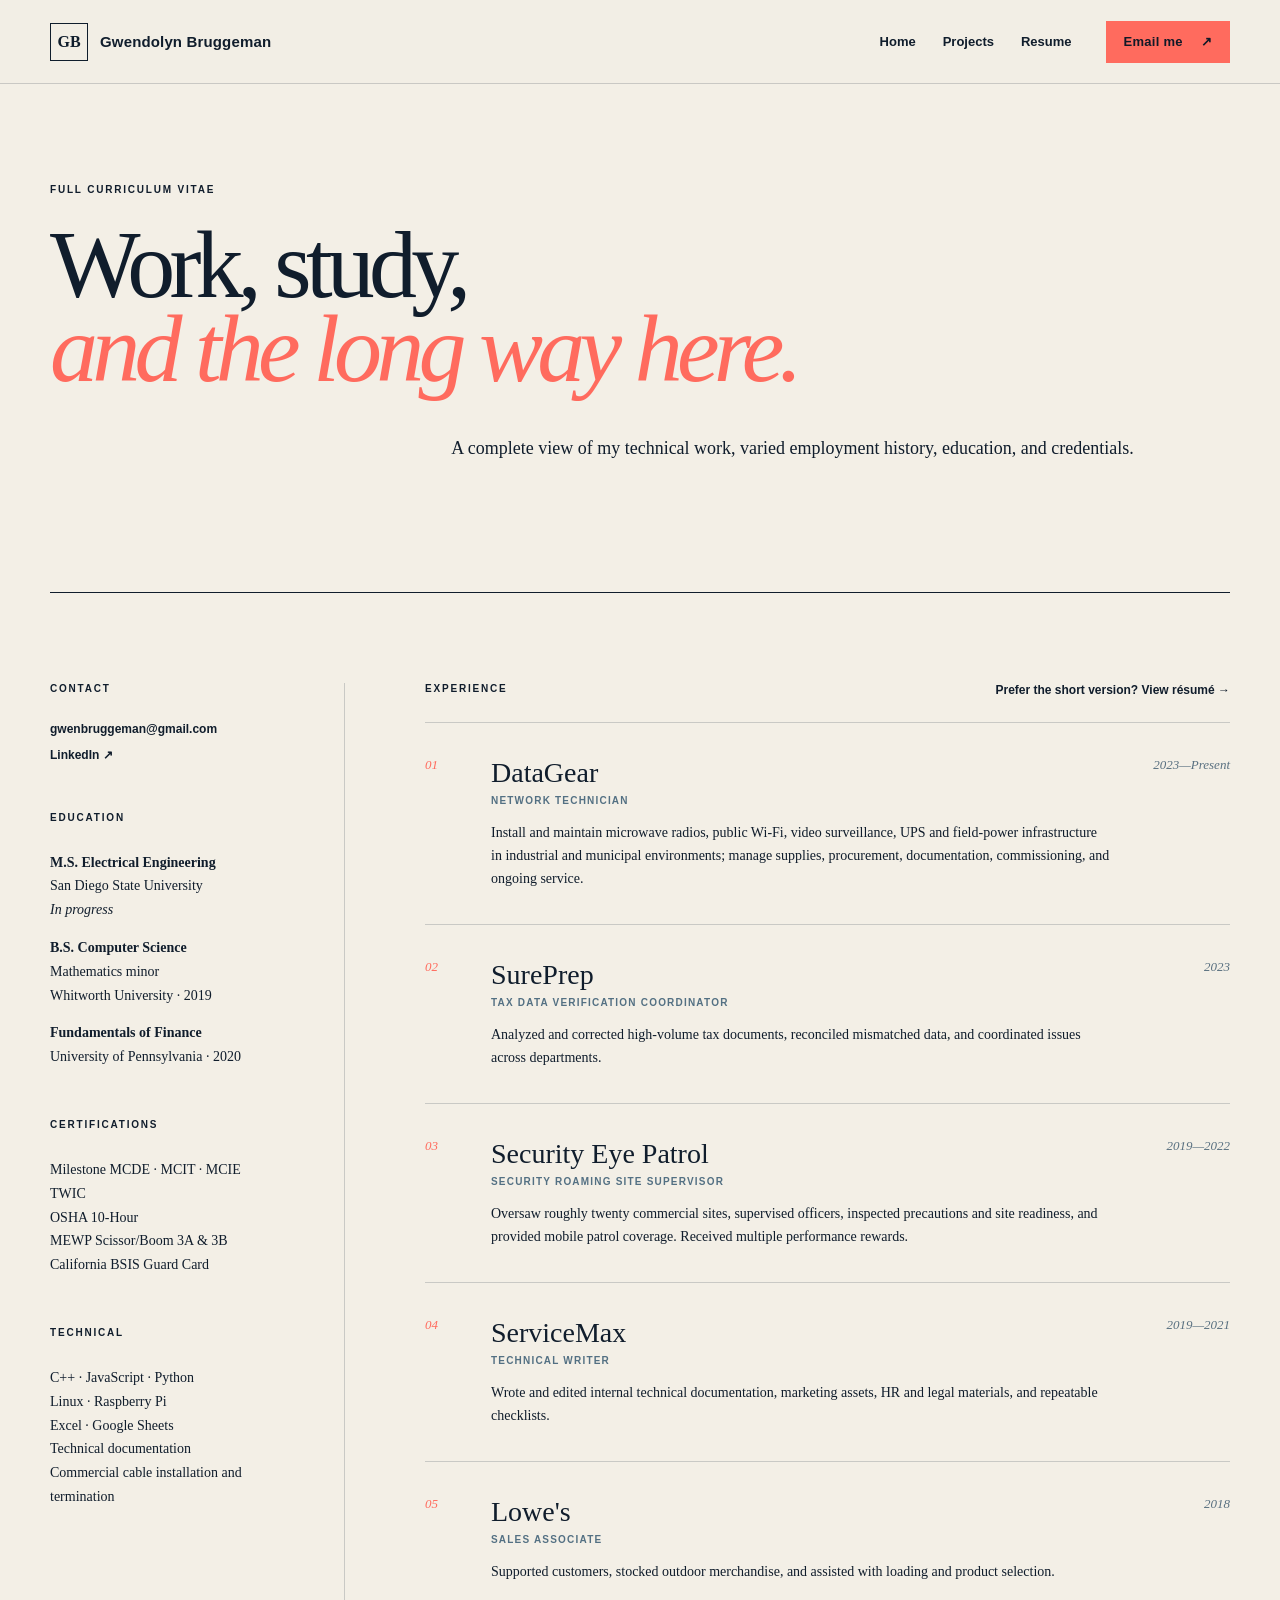
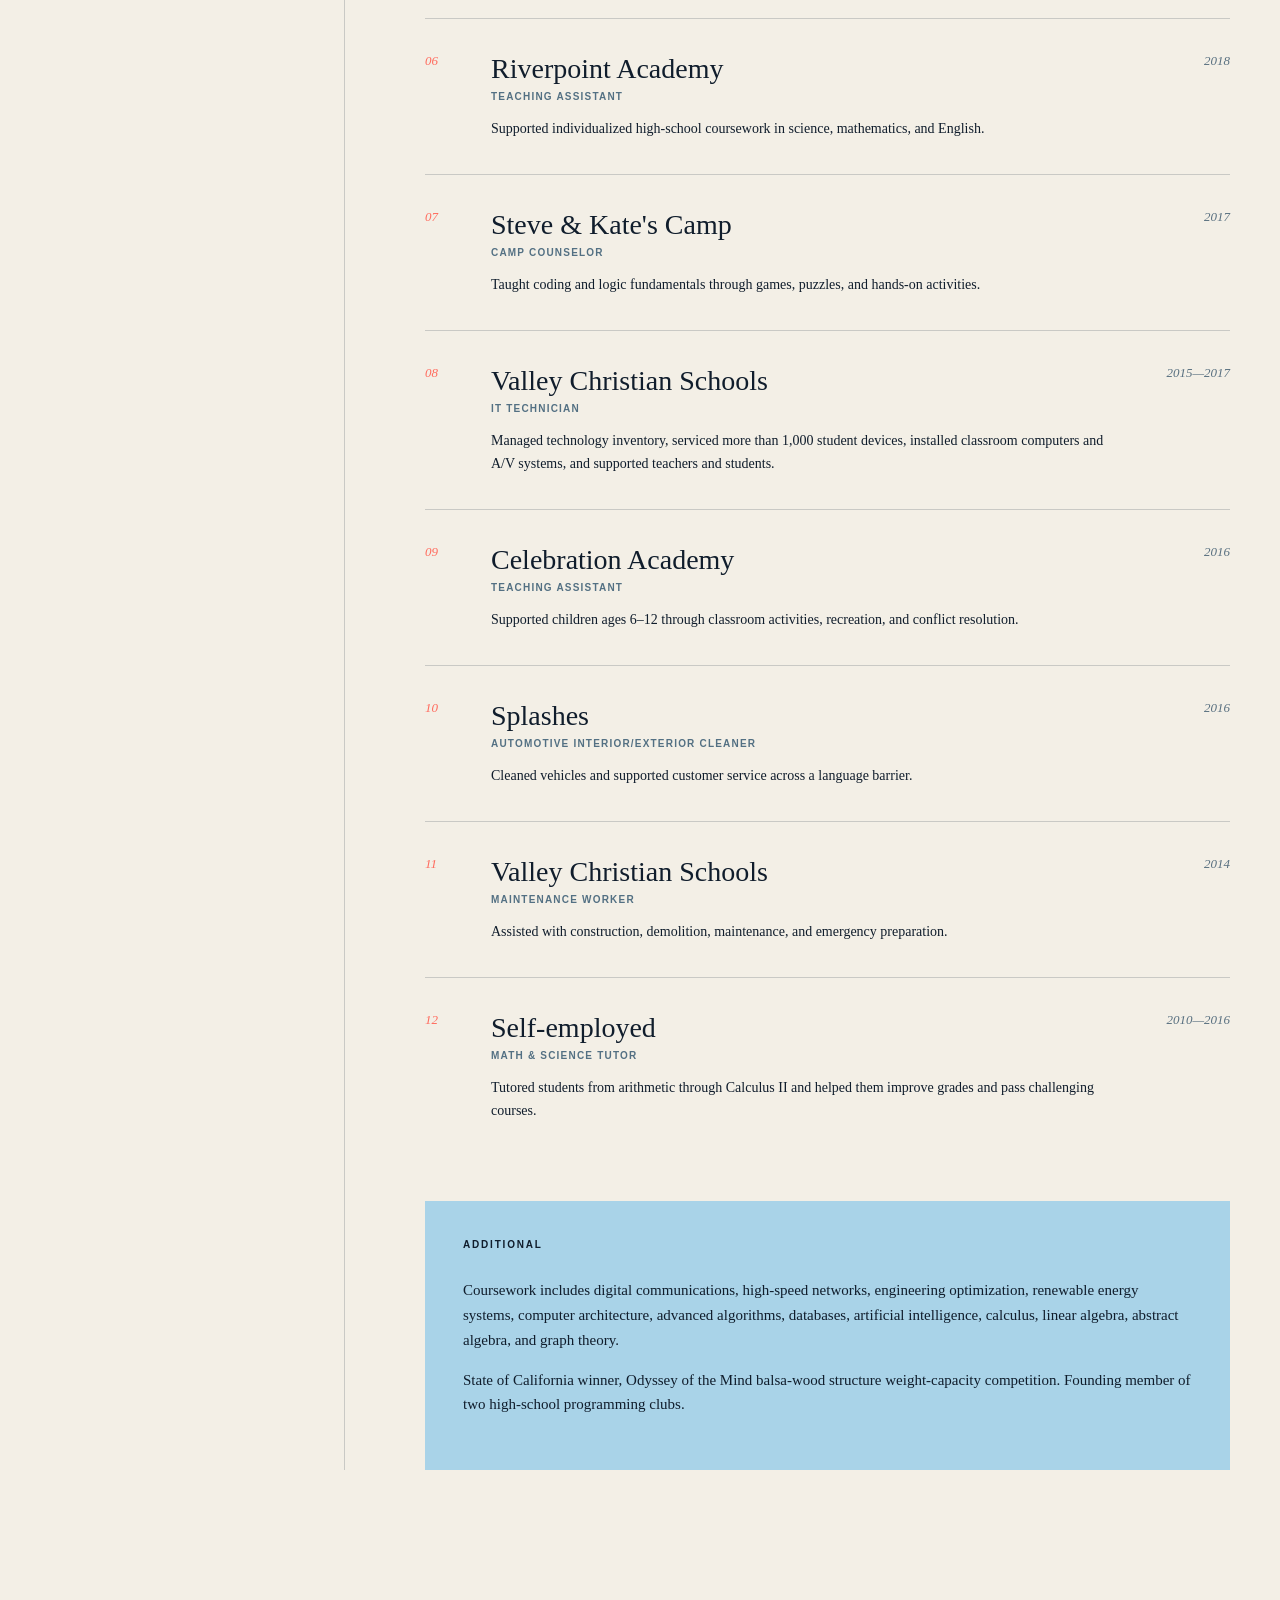
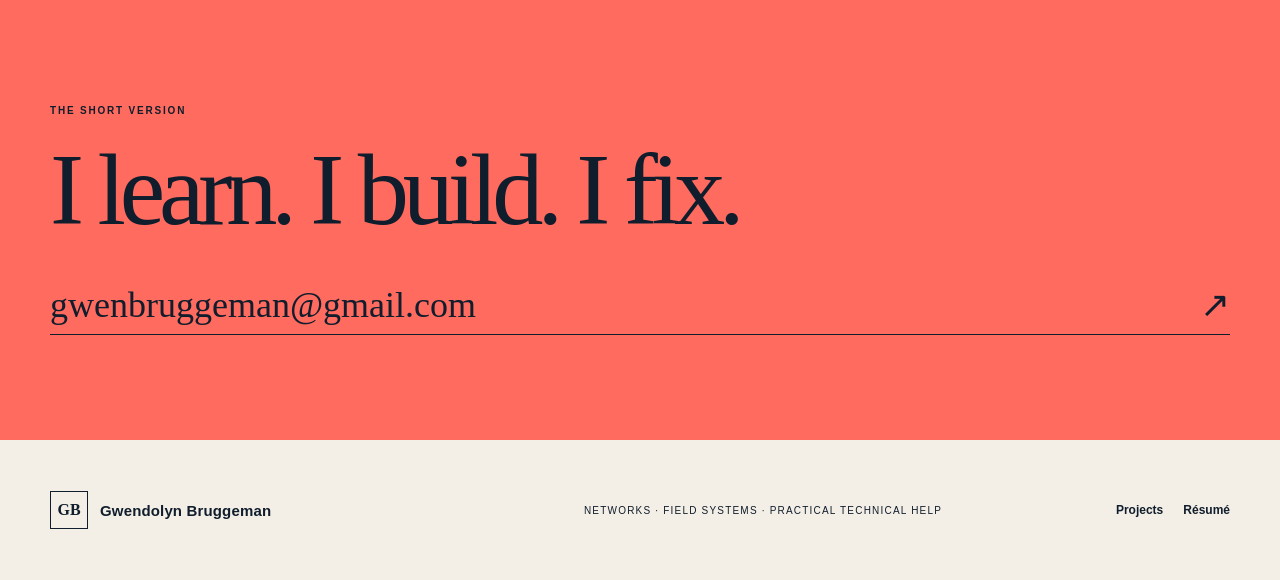
==== cv/index.html @ 7a4c6c15 "Add files via upload" ====
<!doctype html><html lang="en"><head><meta charset="utf-8"><meta name="viewport" content="width=device-width, initial-scale=1"><title>Full CV | Gwendolyn Bruggeman</title><meta name="description" content="Complete work history, education, credentials, and technical background of Gwendolyn Bruggeman."><link rel="canonical" href="https://gwenbruggeman.com/cv/"><link rel="icon" href="../assets/favicon.svg"><link rel="stylesheet" href="../assets/style.css"><meta property="og:title" content="Full CV | Gwendolyn Bruggeman"><meta property="og:image" content="https://gwenbruggeman.com/assets/og.png"></head><body><main>
<header class="site-header"><a class="wordmark" href="../"><span>GB</span><strong>Gwendolyn Bruggeman</strong></a><nav><a href="../">Home</a><a href="../portfolio/">Projects</a><a href="../resume/">Resume</a></nav><a class="button button-small" href="mailto:gwenbruggeman@gmail.com">Email me <span>↗</span></a></header>
<section class="page-hero compact shell"><p class="eyebrow">FULL CURRICULUM VITAE</p><h1>Work, study,<br><em>and the long way here.</em></h1><p>A complete view of my technical work, varied employment history, education, and credentials.</p></section>
<section class="cv-layout shell"><aside><div><p class="eyebrow">CONTACT</p><a href="mailto:gwenbruggeman@gmail.com">gwenbruggeman@gmail.com</a><a href="https://www.linkedin.com/in/gwenbruggeman/">LinkedIn ↗</a></div><div><p class="eyebrow">EDUCATION</p><p><b>M.S. Electrical Engineering</b><br>San Diego State University<br><i>In progress</i></p><p><b>B.S. Computer Science</b><br>Mathematics minor<br>Whitworth University · 2019</p><p><b>Fundamentals of Finance</b><br>University of Pennsylvania · 2020</p></div><div><p class="eyebrow">CERTIFICATIONS</p><p>Milestone MCDE · MCIT · MCIE<br>TWIC<br>OSHA 10-Hour<br>MEWP Scissor/Boom 3A &amp; 3B<br>California BSIS Guard Card</p></div><div><p class="eyebrow">TECHNICAL</p><p>C++ · JavaScript · Python<br>Linux · Raspberry Pi<br>Excel · Google Sheets<br>Technical documentation<br>Commercial cable installation and termination</p></div></aside>
<div class="cv-main"><div class="cv-heading"><p class="eyebrow">EXPERIENCE</p><a href="../resume/">Prefer the short version? View résumé →</a></div>
<article class="cv-item"><span>01</span><div><h2>DataGear</h2><h3>Network Technician</h3><p>Install and maintain microwave radios, public Wi-Fi, video surveillance, UPS and field-power infrastructure in industrial and municipal environments; manage supplies, procurement, documentation, commissioning, and ongoing service.</p></div><time>2023—Present</time></article>
<article class="cv-item"><span>02</span><div><h2>SurePrep</h2><h3>Tax Data Verification Coordinator</h3><p>Analyzed and corrected high-volume tax documents, reconciled mismatched data, and coordinated issues across departments.</p></div><time>2023</time></article>
<article class="cv-item"><span>03</span><div><h2>Security Eye Patrol</h2><h3>Security Roaming Site Supervisor</h3><p>Oversaw roughly twenty commercial sites, supervised officers, inspected precautions and site readiness, and provided mobile patrol coverage. Received multiple performance rewards.</p></div><time>2019—2022</time></article>
<article class="cv-item"><span>04</span><div><h2>ServiceMax</h2><h3>Technical Writer</h3><p>Wrote and edited internal technical documentation, marketing assets, HR and legal materials, and repeatable checklists.</p></div><time>2019—2021</time></article>
<article class="cv-item"><span>05</span><div><h2>Lowe&apos;s</h2><h3>Sales Associate</h3><p>Supported customers, stocked outdoor merchandise, and assisted with loading and product selection.</p></div><time>2018</time></article>
<article class="cv-item"><span>06</span><div><h2>Riverpoint Academy</h2><h3>Teaching Assistant</h3><p>Supported individualized high-school coursework in science, mathematics, and English.</p></div><time>2018</time></article>
<article class="cv-item"><span>07</span><div><h2>Steve &amp; Kate&apos;s Camp</h2><h3>Camp Counselor</h3><p>Taught coding and logic fundamentals through games, puzzles, and hands-on activities.</p></div><time>2017</time></article>
<article class="cv-item"><span>08</span><div><h2>Valley Christian Schools</h2><h3>IT Technician</h3><p>Managed technology inventory, serviced more than 1,000 student devices, installed classroom computers and A/V systems, and supported teachers and students.</p></div><time>2015—2017</time></article>
<article class="cv-item"><span>09</span><div><h2>Celebration Academy</h2><h3>Teaching Assistant</h3><p>Supported children ages 6–12 through classroom activities, recreation, and conflict resolution.</p></div><time>2016</time></article>
<article class="cv-item"><span>10</span><div><h2>Splashes</h2><h3>Automotive Interior/Exterior Cleaner</h3><p>Cleaned vehicles and supported customer service across a language barrier.</p></div><time>2016</time></article>
<article class="cv-item"><span>11</span><div><h2>Valley Christian Schools</h2><h3>Maintenance Worker</h3><p>Assisted with construction, demolition, maintenance, and emergency preparation.</p></div><time>2014</time></article>
<article class="cv-item"><span>12</span><div><h2>Self-employed</h2><h3>Math &amp; Science Tutor</h3><p>Tutored students from arithmetic through Calculus II and helped them improve grades and pass challenging courses.</p></div><time>2010—2016</time></article>
<section class="cv-extra"><p class="eyebrow">ADDITIONAL</p><p>Coursework includes digital communications, high-speed networks, engineering optimization, renewable energy systems, computer architecture, advanced algorithms, databases, artificial intelligence, calculus, linear algebra, abstract algebra, and graph theory.</p><p>State of California winner, Odyssey of the Mind balsa-wood structure weight-capacity competition. Founding member of two high-school programming clubs.</p></section></div></section>
<section class="contact-section"><div class="shell contact-inner"><p class="eyebrow">THE SHORT VERSION</p><h2>I learn. I build. I fix.</h2><a class="contact-email" href="mailto:gwenbruggeman@gmail.com">gwenbruggeman@gmail.com <span>↗</span></a></div></section><footer class="site-footer shell"><div class="wordmark"><span>GB</span><strong>Gwendolyn Bruggeman</strong></div><p>Networks · Field Systems · Practical Technical Help</p><div><a href="../portfolio/">Projects</a><a href="../resume/">Résumé</a></div></footer>
</main></body></html>
---- assets/style.css ----
:root{--ink:#101d2c;--navy:#10263b;--paper:#f3efe6;--white:#fffdf8;--coral:#ff6b5e;--blue:#a9d3e8;--line:rgba(16,29,44,.18)}
*{box-sizing:border-box}html{scroll-behavior:smooth}body{margin:0;background:var(--paper);color:var(--ink);font-family:Arial,Helvetica,sans-serif}a{color:inherit;text-decoration:none}.shell{width:min(1180px,calc(100% - 48px));margin-inline:auto}
.site-header{min-height:84px;display:flex;align-items:center;padding:0 max(24px,calc((100vw - 1180px)/2));gap:34px;border-bottom:1px solid var(--line);background:rgba(243,239,230,.94);position:relative;z-index:10}.wordmark{display:flex;align-items:center;gap:12px;white-space:nowrap;margin-right:auto}.wordmark>span{display:grid;place-items:center;width:38px;height:38px;border:1px solid var(--ink);font-family:Georgia,serif;font-weight:bold}.wordmark strong{font-size:15px;letter-spacing:.01em}.site-header nav{display:flex;gap:27px}.site-header nav a{font-size:13px;font-weight:700}.site-header nav a:hover,.site-footer a:hover{color:var(--coral)}
.button{min-height:52px;display:inline-flex;align-items:center;justify-content:space-between;gap:28px;padding:0 20px;background:var(--coral);color:#111927;font-size:13px;font-weight:800;letter-spacing:.02em;border:1px solid var(--coral);transition:transform .18s,box-shadow .18s}.button:hover{transform:translateY(-2px);box-shadow:5px 5px 0 var(--ink)}.button-small{min-height:42px;padding-inline:17px;gap:18px}.button.dark{background:var(--ink);color:#fff;border-color:var(--ink)}.button.dark:hover{box-shadow:5px 5px 0 var(--coral)}.text-link{display:inline-flex;gap:10px;align-items:center;padding:12px 0 7px;border-bottom:1px solid currentColor;font-size:13px;font-weight:800}
.hero{padding-top:74px;min-height:690px;position:relative;overflow:hidden}.hero-kicker{display:flex;align-items:center;gap:10px;font-size:11px;letter-spacing:.12em;font-weight:800;text-transform:uppercase}.status-dot{width:8px;height:8px;border-radius:50%;background:#42a465;box-shadow:0 0 0 4px rgba(66,164,101,.14)}.hero h1{font-family:Georgia,'Times New Roman',serif;font-weight:400;font-size:clamp(64px,9.1vw,132px);letter-spacing:-.065em;line-height:.84;margin:62px 0 55px;max-width:1050px}.hero h1 em{color:var(--coral);font-weight:400}.hero-bottom{display:flex;align-items:flex-end;justify-content:space-between;gap:60px;padding-left:32%}.hero-bottom>p{font-family:Georgia,serif;max-width:610px;font-size:19px;line-height:1.6;margin:0}.hero-actions{display:flex;align-items:center;gap:28px;flex:0 0 auto}.signal-line{position:absolute;left:0;bottom:35px;width:24%;height:72px;border-bottom:1px solid var(--ink)}.signal-line span{position:absolute;bottom:-5px;right:0;width:9px;height:9px;background:var(--coral);border-radius:50%}.signal-line i{position:absolute;right:15px;bottom:4px;width:34px;height:34px;border:1px solid var(--ink);border-left:0;border-bottom:0;border-radius:0 100% 0 0}.signal-line i:nth-of-type(2){width:55px;height:55px}.signal-line i:nth-of-type(3){width:76px;height:76px}
.proof-strip{background:var(--ink);color:#fff;display:grid;grid-template-columns:repeat(5,1fr);padding:24px max(24px,calc((100vw - 1180px)/2))}.proof-strip div{display:flex;align-items:center;gap:13px;padding:8px 20px;border-right:1px solid rgba(255,255,255,.16)}.proof-strip div:first-child{padding-left:0}.proof-strip div:last-child{border:0}.proof-strip b{color:var(--blue);font-family:Georgia,serif;font-size:21px}.proof-strip span{font-size:10px;line-height:1.35;letter-spacing:.08em;text-transform:uppercase;font-weight:700}
.section{padding-top:130px;padding-bottom:130px;display:grid;grid-template-columns:34% 1fr;gap:76px}.eyebrow{font-size:10px!important;font-family:Arial,sans-serif!important;letter-spacing:.18em;font-weight:900;margin:0 0 28px}.section-intro h2{font-family:Georgia,serif;font-size:clamp(40px,4.4vw,64px);line-height:1.02;letter-spacing:-.045em;font-weight:400;margin:0 0 28px}.section-intro .lede{font-family:Georgia,serif;font-size:17px;line-height:1.65;max-width:350px}.project-list{border-top:1px solid var(--ink)}.project-row{display:grid;grid-template-columns:52px 1.05fr 1fr;gap:26px;padding:34px 0;border-bottom:1px solid var(--line)}.project-number{font-family:Georgia,serif;color:var(--coral);font-style:italic}.project-tag{color:#547082;font-size:9px!important;font-weight:900;letter-spacing:.15em;margin:0 0 11px}.project-row h3{margin:0;font-family:Georgia,serif;font-size:25px;font-weight:400;line-height:1.16}.project-row>p{font-size:13px;line-height:1.65;margin:0;color:#405262}.all-projects{display:flex;justify-content:space-between;background:var(--coral);padding:22px 25px;font-weight:800;font-size:13px}
.services-section{background:var(--navy);color:#fff;padding:130px 0 70px}.services-section>.shell{display:grid;grid-template-columns:30% 1fr;gap:90px}.section-intro.light .lede{color:#c9d5dc}.service-grid{display:grid;grid-template-columns:1fr 1fr;border-top:1px solid rgba(255,255,255,.4)}.service-grid article{min-height:315px;padding:34px 34px 26px 0;border-bottom:1px solid rgba(255,255,255,.22)}.service-grid article:nth-child(odd){border-right:1px solid rgba(255,255,255,.22)}.service-grid article:nth-child(even){padding-left:34px}.service-mark{display:grid;place-items:center;width:54px;height:38px;border:1px solid var(--coral);color:var(--coral);font-size:10px;letter-spacing:.1em;font-weight:900}.service-grid h3{font-family:Georgia,serif;font-weight:400;font-size:25px;line-height:1.2;margin:27px 0 14px}.service-grid p{color:#c9d5dc;line-height:1.65;font-size:13px;min-height:66px}.service-grid a{color:var(--blue);font-size:12px;font-weight:800;border-bottom:1px solid currentColor;padding-bottom:4px}.books-card{background:rgba(169,211,232,.06)}.scope-note{grid-column:2;color:#8ea2af;font-size:10px;line-height:1.5;margin:20px 0 0}
.about-section{padding-top:130px;padding-bottom:130px;display:grid;grid-template-columns:43% 1fr;gap:90px;align-items:center}.about-monogram{aspect-ratio:1;max-width:450px;border:1px solid var(--ink);display:grid;place-items:center;position:relative;background:var(--blue);overflow:hidden}.about-monogram:before,.about-monogram:after{content:'';position:absolute;width:130%;height:1px;background:var(--ink);transform:rotate(45deg)}.about-monogram:after{transform:rotate(-45deg)}.about-monogram span{position:absolute;font:120px/.8 Georgia,serif;z-index:1}.about-monogram span:first-child{top:47px;left:55px}.about-monogram span:last-child{bottom:47px;right:55px}.about-monogram i{font:44px Georgia,serif;color:var(--coral);z-index:2}.about-copy h2{font:400 clamp(38px,4vw,57px)/1.08 Georgia,serif;letter-spacing:-.04em;margin:0 0 30px}.about-copy>p:not(.eyebrow){font:16px/1.75 Georgia,serif;max-width:610px}.about-links{display:flex;align-items:center;gap:28px;margin-top:35px}
.contact-section{background:var(--coral);padding:105px 0}.contact-inner h2{font:400 clamp(58px,8vw,110px)/.9 Georgia,serif;letter-spacing:-.06em;margin:0 0 48px}.contact-email{font:400 clamp(20px,3vw,36px) Georgia,serif;border-bottom:1px solid currentColor;padding-bottom:8px;display:flex;justify-content:space-between}.site-footer{min-height:140px;display:flex;align-items:center;gap:35px}.site-footer>p{margin:0 auto;font-size:10px;text-transform:uppercase;letter-spacing:.12em}.site-footer>div:last-child{display:flex;gap:20px;font-size:12px;font-weight:700}
.page-hero{padding:100px 0 110px;border-bottom:1px solid var(--ink)}.page-hero h1{font:400 clamp(62px,8.5vw,118px)/.88 Georgia,serif;letter-spacing:-.06em;margin:0 0 42px}.page-hero h1 em{color:var(--coral);font-weight:400}.page-hero>p:last-child{font:18px/1.65 Georgia,serif;max-width:700px;margin-left:34%}.page-hero.compact h1{font-size:clamp(58px,7.5vw,100px)}
.portfolio-list{padding:45px 0 120px}.case-study{padding:65px 0;border-bottom:1px solid var(--line)}.case-head{display:grid;grid-template-columns:70px 1fr;margin-bottom:43px}.case-head>span{font:italic 19px Georgia,serif;color:var(--coral)}.case-head h2{font:400 clamp(34px,4vw,54px)/1 Georgia,serif;letter-spacing:-.04em;margin:0 0 12px}.case-head small{font-size:11px;letter-spacing:.08em;color:#627381;text-transform:uppercase}.case-body{display:grid;grid-template-columns:repeat(3,1fr);gap:50px;margin-left:70px}.case-body b{font-size:9px;letter-spacing:.17em}.case-body p{font:15px/1.65 Georgia,serif;color:#354959}.case-stack{margin:30px 0 0 70px;padding-top:18px;border-top:1px solid var(--line);font-size:10px;letter-spacing:.1em;text-transform:uppercase;color:#597080}
.resume-page{padding:90px 0 120px}.resume-title{display:grid;grid-template-columns:1fr auto;gap:60px;padding-bottom:65px;border-bottom:3px solid var(--ink)}.resume-title h1{font:400 clamp(65px,8vw,108px)/.82 Georgia,serif;letter-spacing:-.07em;margin:0}.resume-role{font-size:12px;font-weight:900;letter-spacing:.1em;text-transform:uppercase;margin-top:35px}.resume-actions{display:flex;flex-direction:column;align-items:flex-end;justify-content:flex-end;gap:14px;font-size:12px;font-weight:700}.resume-grid{display:grid;grid-template-columns:30% 1fr;gap:80px;padding-top:60px}.resume-grid aside{border-right:1px solid var(--line);padding-right:45px}.resume-grid aside section{margin-bottom:50px}.resume-grid h2{font-size:10px;letter-spacing:.17em;text-transform:uppercase;margin:0 0 22px}.resume-grid aside ul{list-style:none;padding:0}.resume-grid aside li,.resume-grid aside p{font:14px/1.6 Georgia,serif;margin-bottom:9px}.resume-grid aside li:before{content:'—';color:var(--coral);margin-right:8px}.resume-grid aside i{color:#5f7281}.resume-summary{font:22px/1.6 Georgia,serif;margin:0 0 55px}.resume-main article{display:grid;grid-template-columns:1fr auto;gap:20px;padding:34px 0;border-top:1px solid var(--line)}.resume-main article h3{font:400 29px Georgia,serif;margin:0 0 5px}.resume-main article span{font-size:11px;font-weight:800;letter-spacing:.08em;text-transform:uppercase;color:#537083}.resume-main article time{font:italic 14px Georgia,serif;color:#597080}.resume-main article ul{grid-column:1/-1;margin:0;padding-left:18px}.resume-main article li{font:15px/1.62 Georgia,serif;margin:7px 0}
.cv-layout{display:grid;grid-template-columns:25% 1fr;gap:80px;padding:90px 0 130px}.cv-layout aside{border-right:1px solid var(--line);padding-right:40px}.cv-layout aside>div{margin-bottom:50px}.cv-layout aside a{display:block;font-size:12px;font-weight:700;margin-bottom:12px;overflow-wrap:anywhere}.cv-layout aside p:not(.eyebrow){font:14px/1.7 Georgia,serif}.cv-heading{display:flex;justify-content:space-between}.cv-heading a{font-size:12px;font-weight:800}.cv-item{display:grid;grid-template-columns:42px 1fr auto;gap:24px;padding:34px 0;border-top:1px solid var(--line)}.cv-item>span{font:italic 13px Georgia,serif;color:var(--coral)}.cv-item h2{font:400 28px Georgia,serif;margin:0 0 6px}.cv-item h3{font-size:10px;letter-spacing:.12em;text-transform:uppercase;margin:0 0 15px;color:#537083}.cv-item p{font:14px/1.65 Georgia,serif;margin:0;max-width:620px}.cv-item time{font:italic 13px Georgia,serif;color:#597080}.cv-extra{background:var(--blue);padding:38px;margin-top:45px}.cv-extra p:not(.eyebrow){font:15px/1.65 Georgia,serif}
@media(max-width:900px){.site-header nav{display:none}.hero{min-height:auto;padding-bottom:90px}.hero-bottom{padding-left:0;align-items:flex-start;flex-direction:column}.signal-line{display:none}.proof-strip{grid-template-columns:1fr 1fr}.proof-strip div{border-bottom:1px solid rgba(255,255,255,.16)}.section,.services-section>.shell,.about-section{grid-template-columns:1fr;gap:60px}.scope-note{grid-column:1}.section-intro .lede{max-width:600px}.page-hero>p:last-child{margin-left:0}.resume-grid,.cv-layout{grid-template-columns:1fr;gap:50px}.resume-grid aside,.cv-layout aside{border-right:0;border-bottom:1px solid var(--line);padding-right:0;display:grid;grid-template-columns:repeat(2,1fr);gap:25px}.case-body{grid-template-columns:1fr;margin-left:70px;gap:18px}}
@media(max-width:620px){.shell{width:min(100% - 32px,1180px)}.site-header{min-height:72px;padding-inline:16px}.site-header .wordmark strong{display:none}.button-small{font-size:11px}.hero{padding-top:48px}.hero h1{margin:42px 0 40px;font-size:59px}.hero-bottom>p{font-size:17px}.hero-actions{align-items:stretch;flex-direction:column;width:100%}.proof-strip{grid-template-columns:1fr}.proof-strip div{padding:12px 0;border-right:0}.section,.services-section{padding-top:85px;padding-bottom:85px}.project-row{grid-template-columns:38px 1fr}.project-row>p{grid-column:2}.service-grid{grid-template-columns:1fr}.service-grid article:nth-child(odd){border-right:0}.service-grid article:nth-child(even){padding-left:0}.about-section{padding-top:85px;padding-bottom:85px}.about-monogram{width:100%}.site-footer{flex-direction:column;justify-content:center;padding-block:40px}.site-footer>p{margin:0;text-align:center}.page-hero{padding:70px 0}.page-hero h1{font-size:53px}.case-head{grid-template-columns:38px 1fr}.case-body{margin-left:38px}.case-stack{margin-left:38px}.resume-title{grid-template-columns:1fr}.resume-title h1{font-size:61px}.resume-actions{align-items:flex-start}.resume-grid aside,.cv-layout aside{grid-template-columns:1fr}.cv-item{grid-template-columns:30px 1fr}.cv-item time{grid-column:2}.cv-heading{display:block}.cv-heading a{display:block;margin-bottom:25px}}
@media(prefers-reduced-motion:reduce){html{scroll-behavior:auto}.button{transition:none}}
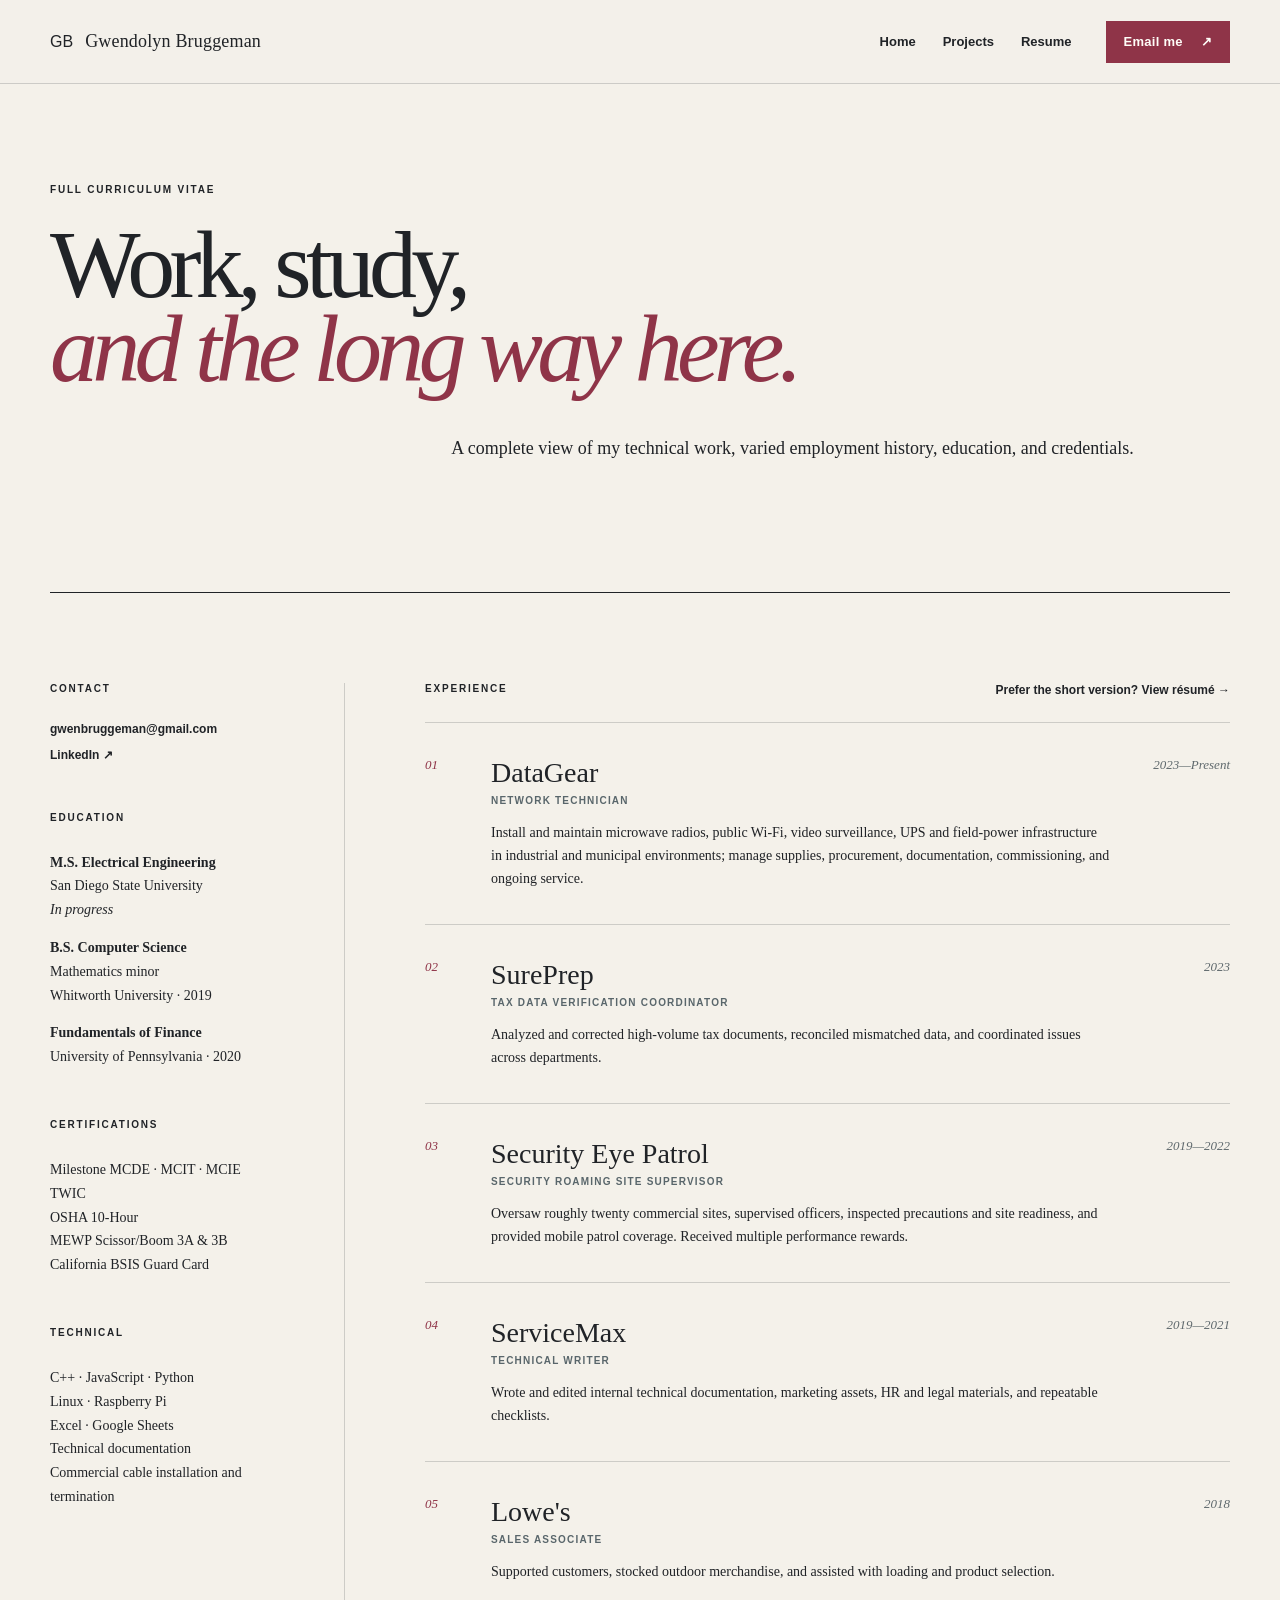
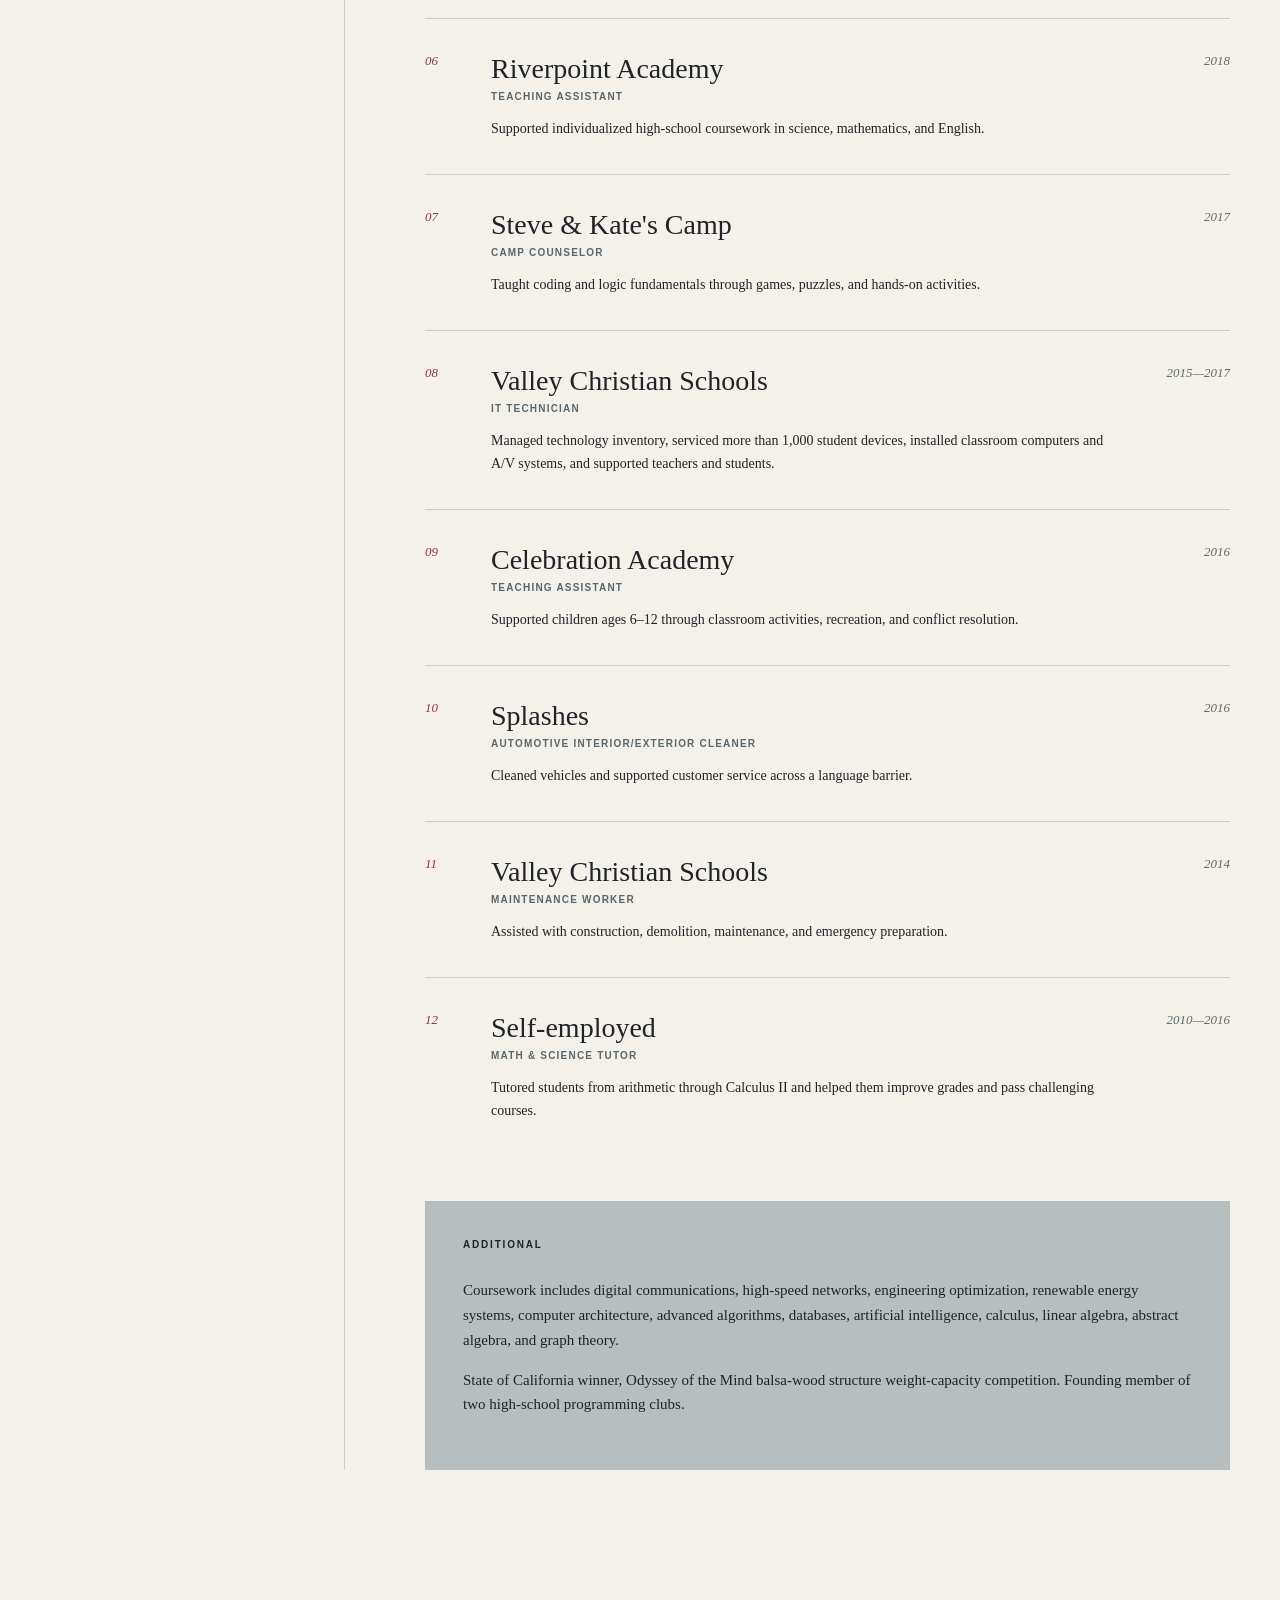
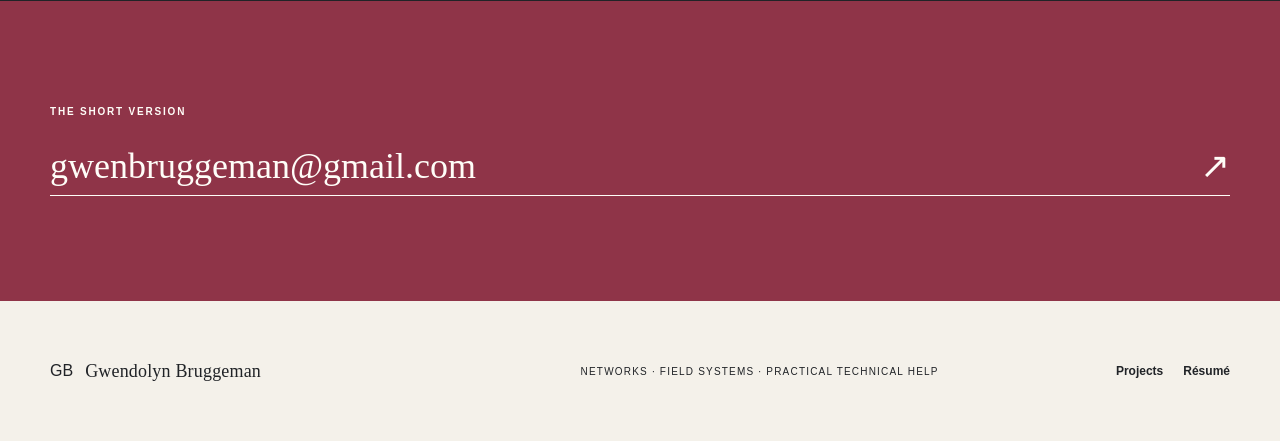
==== commit 7c0060d3: "Update index.html" ====
--- a/cv/index.html
+++ b/cv/index.html
@@ -16,5 +16,5 @@
 <article class="cv-item"><span>11</span><div><h2>Valley Christian Schools</h2><h3>Maintenance Worker</h3><p>Assisted with construction, demolition, maintenance, and emergency preparation.</p></div><time>2014</time></article>
 <article class="cv-item"><span>12</span><div><h2>Self-employed</h2><h3>Math &amp; Science Tutor</h3><p>Tutored students from arithmetic through Calculus II and helped them improve grades and pass challenging courses.</p></div><time>2010—2016</time></article>
 <section class="cv-extra"><p class="eyebrow">ADDITIONAL</p><p>Coursework includes digital communications, high-speed networks, engineering optimization, renewable energy systems, computer architecture, advanced algorithms, databases, artificial intelligence, calculus, linear algebra, abstract algebra, and graph theory.</p><p>State of California winner, Odyssey of the Mind balsa-wood structure weight-capacity competition. Founding member of two high-school programming clubs.</p></section></div></section>
-<section class="contact-section"><div class="shell contact-inner"><p class="eyebrow">THE SHORT VERSION</p><h2>I learn. I build. I fix.</h2><a class="contact-email" href="mailto:gwenbruggeman@gmail.com">gwenbruggeman@gmail.com <span>↗</span></a></div></section><footer class="site-footer shell"><div class="wordmark"><span>GB</span><strong>Gwendolyn Bruggeman</strong></div><p>Networks · Field Systems · Practical Technical Help</p><div><a href="../portfolio/">Projects</a><a href="../resume/">Résumé</a></div></footer>
+<section class="contact-section"><div class="shell contact-inner"><p class="eyebrow">THE SHORT VERSION</p><a class="contact-email" href="mailto:gwenbruggeman@gmail.com">gwenbruggeman@gmail.com <span>↗</span></a></div></section><footer class="site-footer shell"><div class="wordmark"><span>GB</span><strong>Gwendolyn Bruggeman</strong></div><p>Networks · Field Systems · Practical Technical Help</p><div><a href="../portfolio/">Projects</a><a href="../resume/">Résumé</a></div></footer>
 </main></body></html>
--- a/assets/style.css
+++ b/assets/style.css
@@ -1,17 +1,1034 @@
-:root{--ink:#101d2c;--navy:#10263b;--paper:#f3efe6;--white:#fffdf8;--coral:#ff6b5e;--blue:#a9d3e8;--line:rgba(16,29,44,.18)}
-*{box-sizing:border-box}html{scroll-behavior:smooth}body{margin:0;background:var(--paper);color:var(--ink);font-family:Arial,Helvetica,sans-serif}a{color:inherit;text-decoration:none}.shell{width:min(1180px,calc(100% - 48px));margin-inline:auto}
-.site-header{min-height:84px;display:flex;align-items:center;padding:0 max(24px,calc((100vw - 1180px)/2));gap:34px;border-bottom:1px solid var(--line);background:rgba(243,239,230,.94);position:relative;z-index:10}.wordmark{display:flex;align-items:center;gap:12px;white-space:nowrap;margin-right:auto}.wordmark>span{display:grid;place-items:center;width:38px;height:38px;border:1px solid var(--ink);font-family:Georgia,serif;font-weight:bold}.wordmark strong{font-size:15px;letter-spacing:.01em}.site-header nav{display:flex;gap:27px}.site-header nav a{font-size:13px;font-weight:700}.site-header nav a:hover,.site-footer a:hover{color:var(--coral)}
-.button{min-height:52px;display:inline-flex;align-items:center;justify-content:space-between;gap:28px;padding:0 20px;background:var(--coral);color:#111927;font-size:13px;font-weight:800;letter-spacing:.02em;border:1px solid var(--coral);transition:transform .18s,box-shadow .18s}.button:hover{transform:translateY(-2px);box-shadow:5px 5px 0 var(--ink)}.button-small{min-height:42px;padding-inline:17px;gap:18px}.button.dark{background:var(--ink);color:#fff;border-color:var(--ink)}.button.dark:hover{box-shadow:5px 5px 0 var(--coral)}.text-link{display:inline-flex;gap:10px;align-items:center;padding:12px 0 7px;border-bottom:1px solid currentColor;font-size:13px;font-weight:800}
-.hero{padding-top:74px;min-height:690px;position:relative;overflow:hidden}.hero-kicker{display:flex;align-items:center;gap:10px;font-size:11px;letter-spacing:.12em;font-weight:800;text-transform:uppercase}.status-dot{width:8px;height:8px;border-radius:50%;background:#42a465;box-shadow:0 0 0 4px rgba(66,164,101,.14)}.hero h1{font-family:Georgia,'Times New Roman',serif;font-weight:400;font-size:clamp(64px,9.1vw,132px);letter-spacing:-.065em;line-height:.84;margin:62px 0 55px;max-width:1050px}.hero h1 em{color:var(--coral);font-weight:400}.hero-bottom{display:flex;align-items:flex-end;justify-content:space-between;gap:60px;padding-left:32%}.hero-bottom>p{font-family:Georgia,serif;max-width:610px;font-size:19px;line-height:1.6;margin:0}.hero-actions{display:flex;align-items:center;gap:28px;flex:0 0 auto}.signal-line{position:absolute;left:0;bottom:35px;width:24%;height:72px;border-bottom:1px solid var(--ink)}.signal-line span{position:absolute;bottom:-5px;right:0;width:9px;height:9px;background:var(--coral);border-radius:50%}.signal-line i{position:absolute;right:15px;bottom:4px;width:34px;height:34px;border:1px solid var(--ink);border-left:0;border-bottom:0;border-radius:0 100% 0 0}.signal-line i:nth-of-type(2){width:55px;height:55px}.signal-line i:nth-of-type(3){width:76px;height:76px}
-.proof-strip{background:var(--ink);color:#fff;display:grid;grid-template-columns:repeat(5,1fr);padding:24px max(24px,calc((100vw - 1180px)/2))}.proof-strip div{display:flex;align-items:center;gap:13px;padding:8px 20px;border-right:1px solid rgba(255,255,255,.16)}.proof-strip div:first-child{padding-left:0}.proof-strip div:last-child{border:0}.proof-strip b{color:var(--blue);font-family:Georgia,serif;font-size:21px}.proof-strip span{font-size:10px;line-height:1.35;letter-spacing:.08em;text-transform:uppercase;font-weight:700}
-.section{padding-top:130px;padding-bottom:130px;display:grid;grid-template-columns:34% 1fr;gap:76px}.eyebrow{font-size:10px!important;font-family:Arial,sans-serif!important;letter-spacing:.18em;font-weight:900;margin:0 0 28px}.section-intro h2{font-family:Georgia,serif;font-size:clamp(40px,4.4vw,64px);line-height:1.02;letter-spacing:-.045em;font-weight:400;margin:0 0 28px}.section-intro .lede{font-family:Georgia,serif;font-size:17px;line-height:1.65;max-width:350px}.project-list{border-top:1px solid var(--ink)}.project-row{display:grid;grid-template-columns:52px 1.05fr 1fr;gap:26px;padding:34px 0;border-bottom:1px solid var(--line)}.project-number{font-family:Georgia,serif;color:var(--coral);font-style:italic}.project-tag{color:#547082;font-size:9px!important;font-weight:900;letter-spacing:.15em;margin:0 0 11px}.project-row h3{margin:0;font-family:Georgia,serif;font-size:25px;font-weight:400;line-height:1.16}.project-row>p{font-size:13px;line-height:1.65;margin:0;color:#405262}.all-projects{display:flex;justify-content:space-between;background:var(--coral);padding:22px 25px;font-weight:800;font-size:13px}
-.services-section{background:var(--navy);color:#fff;padding:130px 0 70px}.services-section>.shell{display:grid;grid-template-columns:30% 1fr;gap:90px}.section-intro.light .lede{color:#c9d5dc}.service-grid{display:grid;grid-template-columns:1fr 1fr;border-top:1px solid rgba(255,255,255,.4)}.service-grid article{min-height:315px;padding:34px 34px 26px 0;border-bottom:1px solid rgba(255,255,255,.22)}.service-grid article:nth-child(odd){border-right:1px solid rgba(255,255,255,.22)}.service-grid article:nth-child(even){padding-left:34px}.service-mark{display:grid;place-items:center;width:54px;height:38px;border:1px solid var(--coral);color:var(--coral);font-size:10px;letter-spacing:.1em;font-weight:900}.service-grid h3{font-family:Georgia,serif;font-weight:400;font-size:25px;line-height:1.2;margin:27px 0 14px}.service-grid p{color:#c9d5dc;line-height:1.65;font-size:13px;min-height:66px}.service-grid a{color:var(--blue);font-size:12px;font-weight:800;border-bottom:1px solid currentColor;padding-bottom:4px}.books-card{background:rgba(169,211,232,.06)}.scope-note{grid-column:2;color:#8ea2af;font-size:10px;line-height:1.5;margin:20px 0 0}
-.about-section{padding-top:130px;padding-bottom:130px;display:grid;grid-template-columns:43% 1fr;gap:90px;align-items:center}.about-monogram{aspect-ratio:1;max-width:450px;border:1px solid var(--ink);display:grid;place-items:center;position:relative;background:var(--blue);overflow:hidden}.about-monogram:before,.about-monogram:after{content:'';position:absolute;width:130%;height:1px;background:var(--ink);transform:rotate(45deg)}.about-monogram:after{transform:rotate(-45deg)}.about-monogram span{position:absolute;font:120px/.8 Georgia,serif;z-index:1}.about-monogram span:first-child{top:47px;left:55px}.about-monogram span:last-child{bottom:47px;right:55px}.about-monogram i{font:44px Georgia,serif;color:var(--coral);z-index:2}.about-copy h2{font:400 clamp(38px,4vw,57px)/1.08 Georgia,serif;letter-spacing:-.04em;margin:0 0 30px}.about-copy>p:not(.eyebrow){font:16px/1.75 Georgia,serif;max-width:610px}.about-links{display:flex;align-items:center;gap:28px;margin-top:35px}
-.contact-section{background:var(--coral);padding:105px 0}.contact-inner h2{font:400 clamp(58px,8vw,110px)/.9 Georgia,serif;letter-spacing:-.06em;margin:0 0 48px}.contact-email{font:400 clamp(20px,3vw,36px) Georgia,serif;border-bottom:1px solid currentColor;padding-bottom:8px;display:flex;justify-content:space-between}.site-footer{min-height:140px;display:flex;align-items:center;gap:35px}.site-footer>p{margin:0 auto;font-size:10px;text-transform:uppercase;letter-spacing:.12em}.site-footer>div:last-child{display:flex;gap:20px;font-size:12px;font-weight:700}
-.page-hero{padding:100px 0 110px;border-bottom:1px solid var(--ink)}.page-hero h1{font:400 clamp(62px,8.5vw,118px)/.88 Georgia,serif;letter-spacing:-.06em;margin:0 0 42px}.page-hero h1 em{color:var(--coral);font-weight:400}.page-hero>p:last-child{font:18px/1.65 Georgia,serif;max-width:700px;margin-left:34%}.page-hero.compact h1{font-size:clamp(58px,7.5vw,100px)}
-.portfolio-list{padding:45px 0 120px}.case-study{padding:65px 0;border-bottom:1px solid var(--line)}.case-head{display:grid;grid-template-columns:70px 1fr;margin-bottom:43px}.case-head>span{font:italic 19px Georgia,serif;color:var(--coral)}.case-head h2{font:400 clamp(34px,4vw,54px)/1 Georgia,serif;letter-spacing:-.04em;margin:0 0 12px}.case-head small{font-size:11px;letter-spacing:.08em;color:#627381;text-transform:uppercase}.case-body{display:grid;grid-template-columns:repeat(3,1fr);gap:50px;margin-left:70px}.case-body b{font-size:9px;letter-spacing:.17em}.case-body p{font:15px/1.65 Georgia,serif;color:#354959}.case-stack{margin:30px 0 0 70px;padding-top:18px;border-top:1px solid var(--line);font-size:10px;letter-spacing:.1em;text-transform:uppercase;color:#597080}
-.resume-page{padding:90px 0 120px}.resume-title{display:grid;grid-template-columns:1fr auto;gap:60px;padding-bottom:65px;border-bottom:3px solid var(--ink)}.resume-title h1{font:400 clamp(65px,8vw,108px)/.82 Georgia,serif;letter-spacing:-.07em;margin:0}.resume-role{font-size:12px;font-weight:900;letter-spacing:.1em;text-transform:uppercase;margin-top:35px}.resume-actions{display:flex;flex-direction:column;align-items:flex-end;justify-content:flex-end;gap:14px;font-size:12px;font-weight:700}.resume-grid{display:grid;grid-template-columns:30% 1fr;gap:80px;padding-top:60px}.resume-grid aside{border-right:1px solid var(--line);padding-right:45px}.resume-grid aside section{margin-bottom:50px}.resume-grid h2{font-size:10px;letter-spacing:.17em;text-transform:uppercase;margin:0 0 22px}.resume-grid aside ul{list-style:none;padding:0}.resume-grid aside li,.resume-grid aside p{font:14px/1.6 Georgia,serif;margin-bottom:9px}.resume-grid aside li:before{content:'—';color:var(--coral);margin-right:8px}.resume-grid aside i{color:#5f7281}.resume-summary{font:22px/1.6 Georgia,serif;margin:0 0 55px}.resume-main article{display:grid;grid-template-columns:1fr auto;gap:20px;padding:34px 0;border-top:1px solid var(--line)}.resume-main article h3{font:400 29px Georgia,serif;margin:0 0 5px}.resume-main article span{font-size:11px;font-weight:800;letter-spacing:.08em;text-transform:uppercase;color:#537083}.resume-main article time{font:italic 14px Georgia,serif;color:#597080}.resume-main article ul{grid-column:1/-1;margin:0;padding-left:18px}.resume-main article li{font:15px/1.62 Georgia,serif;margin:7px 0}
-.cv-layout{display:grid;grid-template-columns:25% 1fr;gap:80px;padding:90px 0 130px}.cv-layout aside{border-right:1px solid var(--line);padding-right:40px}.cv-layout aside>div{margin-bottom:50px}.cv-layout aside a{display:block;font-size:12px;font-weight:700;margin-bottom:12px;overflow-wrap:anywhere}.cv-layout aside p:not(.eyebrow){font:14px/1.7 Georgia,serif}.cv-heading{display:flex;justify-content:space-between}.cv-heading a{font-size:12px;font-weight:800}.cv-item{display:grid;grid-template-columns:42px 1fr auto;gap:24px;padding:34px 0;border-top:1px solid var(--line)}.cv-item>span{font:italic 13px Georgia,serif;color:var(--coral)}.cv-item h2{font:400 28px Georgia,serif;margin:0 0 6px}.cv-item h3{font-size:10px;letter-spacing:.12em;text-transform:uppercase;margin:0 0 15px;color:#537083}.cv-item p{font:14px/1.65 Georgia,serif;margin:0;max-width:620px}.cv-item time{font:italic 13px Georgia,serif;color:#597080}.cv-extra{background:var(--blue);padding:38px;margin-top:45px}.cv-extra p:not(.eyebrow){font:15px/1.65 Georgia,serif}
-@media(max-width:900px){.site-header nav{display:none}.hero{min-height:auto;padding-bottom:90px}.hero-bottom{padding-left:0;align-items:flex-start;flex-direction:column}.signal-line{display:none}.proof-strip{grid-template-columns:1fr 1fr}.proof-strip div{border-bottom:1px solid rgba(255,255,255,.16)}.section,.services-section>.shell,.about-section{grid-template-columns:1fr;gap:60px}.scope-note{grid-column:1}.section-intro .lede{max-width:600px}.page-hero>p:last-child{margin-left:0}.resume-grid,.cv-layout{grid-template-columns:1fr;gap:50px}.resume-grid aside,.cv-layout aside{border-right:0;border-bottom:1px solid var(--line);padding-right:0;display:grid;grid-template-columns:repeat(2,1fr);gap:25px}.case-body{grid-template-columns:1fr;margin-left:70px;gap:18px}}
-@media(max-width:620px){.shell{width:min(100% - 32px,1180px)}.site-header{min-height:72px;padding-inline:16px}.site-header .wordmark strong{display:none}.button-small{font-size:11px}.hero{padding-top:48px}.hero h1{margin:42px 0 40px;font-size:59px}.hero-bottom>p{font-size:17px}.hero-actions{align-items:stretch;flex-direction:column;width:100%}.proof-strip{grid-template-columns:1fr}.proof-strip div{padding:12px 0;border-right:0}.section,.services-section{padding-top:85px;padding-bottom:85px}.project-row{grid-template-columns:38px 1fr}.project-row>p{grid-column:2}.service-grid{grid-template-columns:1fr}.service-grid article:nth-child(odd){border-right:0}.service-grid article:nth-child(even){padding-left:0}.about-section{padding-top:85px;padding-bottom:85px}.about-monogram{width:100%}.site-footer{flex-direction:column;justify-content:center;padding-block:40px}.site-footer>p{margin:0;text-align:center}.page-hero{padding:70px 0}.page-hero h1{font-size:53px}.case-head{grid-template-columns:38px 1fr}.case-body{margin-left:38px}.case-stack{margin-left:38px}.resume-title{grid-template-columns:1fr}.resume-title h1{font-size:61px}.resume-actions{align-items:flex-start}.resume-grid aside,.cv-layout aside{grid-template-columns:1fr}.cv-item{grid-template-columns:30px 1fr}.cv-item time{grid-column:2}.cv-heading{display:block}.cv-heading a{display:block;margin-bottom:25px}}
-@media(prefers-reduced-motion:reduce){html{scroll-behavior:auto}.button{transition:none}}
+:root {
+  --ink: #202327;
+  --graphite: #343a3c;
+  --paper: #f4f1ea;
+  --white: #fffdf8;
+  --crimson: #8f3448;
+  --silver: #b7bec0;
+  --line: rgba(32, 35, 39, .18);
+}
+
+/* Base */
+
+@font-face {
+  font-family: "Escafil";
+  src: url("Escafil.ttf") format("truetype");
+  font-style: normal;
+  font-weight: 400;
+  font-display: swap;
+}
+
+* {
+  box-sizing: border-box;
+}
+
+html {
+  scroll-behavior: smooth;
+}
+
+body {
+  margin: 0;
+  background: var(--paper);
+  color: var(--ink);
+  font-family: Arial, Helvetica, sans-serif;
+}
+
+a {
+  color: inherit;
+  text-decoration: none;
+}
+
+.shell {
+  width: min(1180px, calc(100% - 48px));
+  margin-inline: auto;
+}
+
+/* Header and navigation */
+
+.site-header {
+  min-height: 84px;
+  display: flex;
+  align-items: center;
+  padding: 0 max(24px, calc((100vw - 1180px)/2));
+  gap: 34px;
+  border-bottom: 1px solid var(--line);
+  background: rgba(244, 241, 234, .94);
+  position: relative;
+  z-index: 10;
+}
+
+.wordmark {
+  display: flex;
+  align-items: center;
+  gap: 12px;
+  white-space: nowrap;
+  margin-right: auto;
+}
+
+.wordmark strong {
+  font-family: Georgia, "Times New Roman", serif;
+  font-size: 18px;
+  font-weight: 400;
+  letter-spacing: .01em;
+}
+
+.site-header nav {
+  display: flex;
+  gap: 27px;
+}
+
+.site-header nav a {
+  font-size: 13px;
+  font-weight: 700;
+}
+
+.site-header nav a:hover, .site-footer a:hover {
+  color: var(--crimson);
+}
+
+.button {
+  min-height: 52px;
+  display: inline-flex;
+  align-items: center;
+  justify-content: space-between;
+  gap: 28px;
+  padding: 0 20px;
+  background: var(--crimson);
+  color: var(--white);
+  font-size: 13px;
+  font-weight: 800;
+  letter-spacing: .02em;
+  border: 1px solid var(--crimson);
+  transition: background .18s, border-color .18s, color .18s;
+}
+
+.button:hover {
+  background: var(--ink);
+  border-color: var(--ink);
+  color: var(--white);
+}
+
+.button-small {
+  min-height: 42px;
+  padding-inline: 17px;
+  gap: 18px;
+}
+
+.button.dark {
+  background: var(--ink);
+  color: #fff;
+  border-color: var(--ink);
+}
+
+.text-link {
+  display: inline-flex;
+  gap: 10px;
+  align-items: center;
+  padding: 12px 0 7px;
+  border-bottom: 1px solid currentColor;
+  font-size: 13px;
+  font-weight: 800;
+}
+
+/* Homepage hero */
+
+.hero {
+  padding-top: 74px;
+  min-height: 690px;
+  position: relative;
+  overflow: hidden;
+}
+
+.hero-kicker {
+  display: flex;
+  align-items: center;
+  gap: 10px;
+  padding-left: 14px;
+  border-left: 2px solid var(--crimson);
+  font-size: 11px;
+  letter-spacing: .12em;
+  font-weight: 800;
+  text-transform: uppercase;
+}
+
+.hero h1 {
+  font-family: Georgia, 'Times New Roman', serif;
+  font-weight: 400;
+  font-size: clamp(64px, 9.1vw, 132px);
+  letter-spacing: -.065em;
+  line-height: .84;
+  margin: 62px 0 55px;
+  max-width: 1050px;
+}
+
+.hero h1 em {
+  color: var(--crimson);
+  font-weight: 400;
+}
+
+.hero-bottom {
+  display: flex;
+  align-items: flex-end;
+  justify-content: space-between;
+  gap: 60px;
+  padding-left: 32%;
+}
+
+.hero-bottom > p {
+  font-family: Georgia, serif;
+  max-width: 610px;
+  font-size: 19px;
+  line-height: 1.6;
+  margin: 0;
+}
+
+.hero-actions {
+  display: flex;
+  align-items: center;
+  gap: 28px;
+  flex: 0 0 auto;
+}
+
+/* Expertise strip and selected work */
+
+.proof-strip {
+  background: var(--ink);
+  color: #fff;
+  display: grid;
+  grid-template-columns: repeat(5, 1fr);
+  padding: 24px max(24px, calc((100vw - 1180px)/2));
+}
+
+.proof-strip div {
+  display: flex;
+  align-items: center;
+  gap: 13px;
+  padding: 8px 20px;
+  border-right: 1px solid rgba(255, 255, 255, .16);
+}
+
+.proof-strip div:first-child {
+  padding-left: 0;
+}
+
+.proof-strip div:last-child {
+  border: 0;
+}
+
+.proof-strip b {
+  color: var(--silver);
+  font-family: Arial, Helvetica, sans-serif;
+  font-size: 11px;
+  letter-spacing: .12em;
+}
+
+.proof-strip span {
+  font-size: 10px;
+  line-height: 1.35;
+  letter-spacing: .08em;
+  text-transform: uppercase;
+  font-weight: 700;
+}
+
+.section {
+  padding-top: 130px;
+  padding-bottom: 130px;
+  display: grid;
+  grid-template-columns: 34% 1fr;
+  gap: 76px;
+}
+
+.eyebrow {
+  font-size: 10px!important;
+  font-family: Arial, sans-serif!important;
+  letter-spacing: .18em;
+  font-weight: 900;
+  margin: 0 0 28px;
+}
+
+.section-intro h2 {
+  font-family: Georgia, serif;
+  font-size: clamp(40px, 4.4vw, 64px);
+  line-height: 1.02;
+  letter-spacing: -.045em;
+  font-weight: 400;
+  margin: 0 0 28px;
+}
+
+.section-intro .lede {
+  font-family: Georgia, serif;
+  font-size: 17px;
+  line-height: 1.65;
+  max-width: 350px;
+}
+
+.project-list {
+  border-top: 1px solid var(--ink);
+}
+
+.project-row {
+  display: grid;
+  grid-template-columns: 52px 1.05fr 1fr;
+  gap: 26px;
+  padding: 34px 0;
+  border-bottom: 1px solid var(--line);
+}
+
+.project-number {
+  font-family: Georgia, serif;
+  color: var(--crimson);
+  font-style: italic;
+}
+
+.project-tag {
+  color: #5f696d;
+  font-size: 9px!important;
+  font-weight: 900;
+  letter-spacing: .15em;
+  margin: 0 0 11px;
+}
+
+.project-row h3 {
+  margin: 0;
+  font-family: Georgia, serif;
+  font-size: 25px;
+  font-weight: 400;
+  line-height: 1.16;
+}
+
+.project-row > p {
+  font-size: 13px;
+  line-height: 1.65;
+  margin: 0;
+  color: #51595d;
+}
+
+.all-projects {
+  display: flex;
+  justify-content: space-between;
+  background: var(--crimson);
+  color: var(--white);
+  padding: 22px 25px;
+  font-weight: 800;
+  font-size: 13px;
+}
+
+/* Services */
+
+.services-section {
+  background: var(--graphite);
+  color: #fff;
+  padding: 130px 0 70px;
+}
+
+.services-section > .shell {
+  display: grid;
+  grid-template-columns: 30% 1fr;
+  gap: 90px;
+}
+
+.section-intro.light .lede {
+  color: #d8dcdd;
+}
+
+.service-grid {
+  display: grid;
+  grid-template-columns: 1fr 1fr;
+  border-top: 1px solid rgba(255, 255, 255, .4);
+}
+
+.service-grid article {
+  min-height: 250px;
+  padding: 36px 34px 26px 0;
+  border-bottom: 1px solid rgba(255, 255, 255, .22);
+}
+
+.service-grid article:nth-child(odd) {
+  border-right: 1px solid rgba(255, 255, 255, .22);
+}
+
+.service-grid article:nth-child(even) {
+  padding-left: 34px;
+}
+
+.service-grid h3 {
+  font-family: Georgia, serif;
+  font-weight: 400;
+  font-size: 25px;
+  line-height: 1.2;
+  margin: 0 0 14px;
+}
+
+.service-grid p {
+  color: #d8dcdd;
+  line-height: 1.65;
+  font-size: 13px;
+  min-height: 66px;
+}
+
+.service-grid a {
+  color: var(--silver);
+  font-size: 12px;
+  font-weight: 800;
+  border-bottom: 1px solid currentColor;
+  padding-bottom: 4px;
+}
+
+.books-card {
+  background: rgba(183, 190, 192, .08);
+}
+
+.books-card h3 {
+  font-family: "Escafil", Georgia, serif;
+  font-size: 20px;
+  font-weight: 400;
+  letter-spacing: .01em;
+}
+
+.scope-note {
+  grid-column: 2;
+  color: var(--silver);
+  font-size: 10px;
+  line-height: 1.5;
+  margin: 20px 0 0;
+}
+
+/* About, contact, and footer */
+
+.about-section {
+  padding-top: 130px;
+  padding-bottom: 130px;
+  display: block;
+  max-width: 900px;
+}
+
+.about-copy {
+  max-width: 720px;
+}
+
+.about-copy h2 {
+  font: 400 clamp(38px, 4vw, 57px)/1.08 Georgia, serif;
+  letter-spacing: -.04em;
+  margin: 0 0 30px;
+}
+
+.about-copy > p:not(.eyebrow) {
+  font: 16px/1.75 Georgia, serif;
+  max-width: 720px;
+}
+
+.about-links {
+  display: flex;
+  align-items: center;
+  gap: 28px;
+  margin-top: 35px;
+}
+
+.contact-section {
+  background: var(--crimson);
+  color: var(--white);
+  padding: 105px 0;
+  border-top: 1px solid var(--ink);
+}
+
+.contact-inner h2 {
+  font: 400 clamp(58px, 8vw, 110px)/.9 Georgia, serif;
+  letter-spacing: -.06em;
+  margin: 0 0 48px;
+}
+
+.contact-email {
+  font: 400 clamp(20px, 3vw, 36px) Georgia, serif;
+  border-bottom: 1px solid currentColor;
+  padding-bottom: 8px;
+  display: flex;
+  justify-content: space-between;
+}
+
+.site-footer {
+  min-height: 140px;
+  display: flex;
+  align-items: center;
+  gap: 35px;
+}
+
+.site-footer > p {
+  margin: 0 auto;
+  font-size: 10px;
+  text-transform: uppercase;
+  letter-spacing: .12em;
+}
+
+.site-footer > div:last-child {
+  display: flex;
+  gap: 20px;
+  font-size: 12px;
+  font-weight: 700;
+}
+
+/* Shared interior-page hero */
+
+.page-hero {
+  padding: 100px 0 110px;
+  border-bottom: 1px solid var(--ink);
+}
+
+.page-hero h1 {
+  font: 400 clamp(62px, 8.5vw, 118px)/.88 Georgia, serif;
+  letter-spacing: -.06em;
+  margin: 0 0 42px;
+}
+
+.page-hero h1 em {
+  color: var(--crimson);
+  font-weight: 400;
+}
+
+.page-hero > p:last-child {
+  font: 18px/1.65 Georgia, serif;
+  max-width: 700px;
+  margin-left: 34%;
+}
+
+.page-hero.compact h1 {
+  font-size: clamp(58px, 7.5vw, 100px);
+}
+
+/* Project portfolio */
+
+.portfolio-list {
+  padding: 45px 0 120px;
+}
+
+.case-study {
+  padding: 65px 0;
+  border-bottom: 1px solid var(--line);
+}
+
+.case-head {
+  display: grid;
+  grid-template-columns: 70px 1fr;
+  margin-bottom: 43px;
+}
+
+.case-head > span {
+  font: italic 19px Georgia, serif;
+  color: var(--crimson);
+}
+
+.case-head h2 {
+  font: 400 clamp(34px, 4vw, 54px)/1 Georgia, serif;
+  letter-spacing: -.04em;
+  margin: 0 0 12px;
+}
+
+.case-head small {
+  font-size: 11px;
+  letter-spacing: .08em;
+  color: #626b6f;
+  text-transform: uppercase;
+}
+
+.case-body {
+  display: grid;
+  grid-template-columns: repeat(3, 1fr);
+  gap: 50px;
+  margin-left: 70px;
+}
+
+.case-body b {
+  font-size: 9px;
+  letter-spacing: .17em;
+}
+
+.case-body p {
+  font: 15px/1.65 Georgia, serif;
+  color: #4f585c;
+}
+
+.case-stack {
+  margin: 30px 0 0 70px;
+  padding-top: 18px;
+  border-top: 1px solid var(--line);
+  font-size: 10px;
+  letter-spacing: .1em;
+  text-transform: uppercase;
+  color: #5f696d;
+}
+
+/* Résumé */
+
+.resume-page {
+  padding: 90px 0 120px;
+}
+
+.resume-title {
+  display: grid;
+  grid-template-columns: 1fr auto;
+  gap: 60px;
+  padding-bottom: 65px;
+  border-bottom: 3px solid var(--ink);
+}
+
+.resume-title h1 {
+  font: 400 clamp(65px, 8vw, 108px)/.82 Georgia, serif;
+  letter-spacing: -.07em;
+  margin: 0;
+}
+
+.resume-role {
+  font-size: 12px;
+  font-weight: 900;
+  letter-spacing: .1em;
+  text-transform: uppercase;
+  margin-top: 35px;
+}
+
+.resume-actions {
+  display: flex;
+  flex-direction: column;
+  align-items: flex-end;
+  justify-content: flex-end;
+  gap: 14px;
+  font-size: 12px;
+  font-weight: 700;
+}
+
+.resume-grid {
+  display: grid;
+  grid-template-columns: 30% 1fr;
+  gap: 80px;
+  padding-top: 60px;
+}
+
+.resume-grid aside {
+  border-right: 1px solid var(--line);
+  padding-right: 45px;
+}
+
+.resume-grid aside section {
+  margin-bottom: 50px;
+}
+
+.resume-grid h2 {
+  font-size: 10px;
+  letter-spacing: .17em;
+  text-transform: uppercase;
+  margin: 0 0 22px;
+}
+
+.resume-grid aside ul {
+  list-style: none;
+  padding: 0;
+}
+
+.resume-grid aside li, .resume-grid aside p {
+  font: 14px/1.6 Georgia, serif;
+  margin-bottom: 9px;
+}
+
+.resume-grid aside li:before {
+  content: '—';
+  color: var(--crimson);
+  margin-right: 8px;
+}
+
+.resume-grid aside i {
+  color: #626b6f;
+}
+
+.resume-summary {
+  font: 22px/1.6 Georgia, serif;
+  margin: 0 0 55px;
+}
+
+.resume-main article {
+  display: grid;
+  grid-template-columns: 1fr auto;
+  gap: 20px;
+  padding: 34px 0;
+  border-top: 1px solid var(--line);
+}
+
+.resume-main article h3 {
+  font: 400 29px Georgia, serif;
+  margin: 0 0 5px;
+}
+
+.resume-main article span {
+  font-size: 11px;
+  font-weight: 800;
+  letter-spacing: .08em;
+  text-transform: uppercase;
+  color: #59666b;
+}
+
+.resume-main article time {
+  font: italic 14px Georgia, serif;
+  color: #5f696d;
+}
+
+.resume-main article ul {
+  grid-column: 1/-1;
+  margin: 0;
+  padding-left: 18px;
+}
+
+.resume-main article li {
+  font: 15px/1.62 Georgia, serif;
+  margin: 7px 0;
+}
+
+/* Full CV */
+
+.cv-layout {
+  display: grid;
+  grid-template-columns: 25% 1fr;
+  gap: 80px;
+  padding: 90px 0 130px;
+}
+
+.cv-layout aside {
+  border-right: 1px solid var(--line);
+  padding-right: 40px;
+}
+
+.cv-layout aside > div {
+  margin-bottom: 50px;
+}
+
+.cv-layout aside a {
+  display: block;
+  font-size: 12px;
+  font-weight: 700;
+  margin-bottom: 12px;
+  overflow-wrap: anywhere;
+}
+
+.cv-layout aside p:not(.eyebrow) {
+  font: 14px/1.7 Georgia, serif;
+}
+
+.cv-heading {
+  display: flex;
+  justify-content: space-between;
+}
+
+.cv-heading a {
+  font-size: 12px;
+  font-weight: 800;
+}
+
+.cv-item {
+  display: grid;
+  grid-template-columns: 42px 1fr auto;
+  gap: 24px;
+  padding: 34px 0;
+  border-top: 1px solid var(--line);
+}
+
+.cv-item > span {
+  font: italic 13px Georgia, serif;
+  color: var(--crimson);
+}
+
+.cv-item h2 {
+  font: 400 28px Georgia, serif;
+  margin: 0 0 6px;
+}
+
+.cv-item h3 {
+  font-size: 10px;
+  letter-spacing: .12em;
+  text-transform: uppercase;
+  margin: 0 0 15px;
+  color: #59666b;
+}
+
+.cv-item p {
+  font: 14px/1.65 Georgia, serif;
+  margin: 0;
+  max-width: 620px;
+}
+
+.cv-item time {
+  font: italic 13px Georgia, serif;
+  color: #5f696d;
+}
+
+.cv-extra {
+  background: var(--silver);
+  padding: 38px;
+  margin-top: 45px;
+}
+
+.cv-extra p:not(.eyebrow) {
+  font: 15px/1.65 Georgia, serif;
+}
+
+/* Responsive layout */
+
+@media (max-width: 900px) {
+  .site-header nav {
+    display: none;
+  }
+  .hero {
+    min-height: auto;
+    padding-bottom: 90px;
+  }
+  .hero-bottom {
+    padding-left: 0;
+    align-items: flex-start;
+    flex-direction: column;
+  }
+  .proof-strip {
+    grid-template-columns: 1fr 1fr;
+  }
+  .proof-strip div {
+    border-bottom: 1px solid rgba(255, 255, 255, .16);
+  }
+  .section, .services-section > .shell {
+    grid-template-columns: 1fr;
+    gap: 60px;
+  }
+  .scope-note {
+    grid-column: 1;
+  }
+  .section-intro .lede {
+    max-width: 600px;
+  }
+  .page-hero > p:last-child {
+    margin-left: 0;
+  }
+  .resume-grid, .cv-layout {
+    grid-template-columns: 1fr;
+    gap: 50px;
+  }
+  .resume-grid aside, .cv-layout aside {
+    border-right: 0;
+    border-bottom: 1px solid var(--line);
+    padding-right: 0;
+    display: grid;
+    grid-template-columns: repeat(2, 1fr);
+    gap: 25px;
+  }
+  .case-body {
+    grid-template-columns: 1fr;
+    margin-left: 70px;
+    gap: 18px;
+  }
+}
+
+@media (max-width: 620px) {
+  body {
+    overflow-x: hidden;
+  }
+  .shell {
+    width: calc(100% - 40px);
+  }
+  .site-header {
+    min-height: 68px;
+    padding: 18px 20px;
+    gap: 14px;
+  }
+  .site-header .button-small {
+    display: none;
+  }
+  .wordmark strong {
+    font-size: 16px;
+    line-height: 1.2;
+  }
+  .hero {
+    min-height: auto;
+    padding-top: 48px;
+    padding-bottom: 64px;
+    overflow: visible;
+  }
+  .hero-kicker {
+    max-width: 290px;
+    margin-bottom: 32px;
+    font-size: 9px;
+    line-height: 1.5;
+  }
+  .hero h1 {
+    max-width: 100%;
+    margin: 0 0 38px;
+    font-size: clamp(38px, 12vw, 50px);
+    line-height: 1;
+    letter-spacing: -.05em;
+  }
+  .hero-bottom {
+    gap: 30px;
+  }
+  .hero-bottom > p {
+    font-size: 18px;
+    line-height: 1.55;
+  }
+  .hero-actions {
+    align-items: stretch;
+    flex-direction: column;
+    width: 100%;
+    gap: 18px;
+  }
+  .hero-actions .button, .hero-actions .text-link {
+    width: 100%;
+  }
+  .proof-strip {
+    grid-template-columns: 1fr;
+  }
+  .proof-strip div {
+    padding: 12px 0;
+    border-right: 0;
+  }
+  .section, .services-section, .about-section {
+    padding-top: 72px;
+    padding-bottom: 72px;
+  }
+  .section-intro h2, .about-copy h2 {
+    font-size: clamp(38px, 11vw, 48px);
+    line-height: 1.05;
+  }
+  .section-intro .lede {
+    font-size: 16px;
+  }
+  .project-row {
+    grid-template-columns: 30px 1fr;
+    gap: 18px;
+    padding: 28px 0;
+  }
+  .project-row > p {
+    grid-column: 2;
+  }
+  .service-grid {
+    grid-template-columns: 1fr;
+  }
+  .service-grid article {
+    min-height: auto;
+    padding: 32px 0;
+  }
+  .service-grid article:nth-child(odd) {
+    border-right: 0;
+  }
+  .service-grid article:nth-child(even) {
+    padding-left: 0;
+  }
+  .contact-section {
+    padding: 72px 0;
+  }
+  .contact-inner h2 {
+    margin-bottom: 38px;
+    font-size: clamp(50px, 15vw, 68px);
+    line-height: .95;
+  }
+  .contact-email {
+    gap: 20px;
+    font-size: 20px;
+    line-height: 1.35;
+    overflow-wrap: anywhere;
+  }
+  .site-footer {
+    flex-direction: column;
+    justify-content: center;
+    padding-block: 40px;
+  }
+  .site-footer > p {
+    margin: 0;
+    text-align: center;
+  }
+  .site-footer > div:last-child {
+    flex-wrap: wrap;
+    justify-content: center;
+  }
+  .page-hero {
+    padding: 70px 0;
+  }
+  .page-hero h1 {
+    font-size: 53px;
+  }
+  .case-head {
+    grid-template-columns: 38px 1fr;
+  }
+  .case-body, .case-stack {
+    margin-left: 38px;
+  }
+  .resume-title {
+    grid-template-columns: 1fr;
+  }
+  .resume-title h1 {
+    font-size: 61px;
+  }
+  .resume-actions {
+    align-items: flex-start;
+  }
+  .resume-grid aside, .cv-layout aside {
+    grid-template-columns: 1fr;
+  }
+  .cv-item {
+    grid-template-columns: 30px 1fr;
+  }
+  .cv-item time {
+    grid-column: 2;
+  }
+  .cv-heading {
+    display: block;
+  }
+  .cv-heading a {
+    display: block;
+    margin-bottom: 25px;
+  }
+}
+
+@media (max-width: 390px) {
+  .site-header {
+    padding-inline: 16px;
+  }
+  .wordmark strong {
+    font-size: 15px;
+  }
+}
+
+@media (prefers-reduced-motion: reduce) {
+  html {
+    scroll-behavior: auto;
+  }
+  .button {
+    transition: none;
+  }
+}
+
+/* Photography layout */
+.photo-gallery {
+  padding-block: 32px 100px;
+}
+
+.photo-grid {
+  columns: 3;
+  column-gap: 20px;
+}
+
+.photo-grid a {
+  display: block;
+  margin-bottom: 20px;
+  break-inside: avoid;
+}
+
+.photo-grid img {
+  display: block;
+  width: 100%;
+  height: auto;
+}
+
+@media (max-width: 800px) {
+  .photo-grid {
+    columns: 2;
+  }
+}
+
+@media (max-width: 520px) {
+  .photo-gallery {
+    padding-block: 20px 60px;
+  }
+  .photo-grid {
+    columns: 1;
+  }
+}
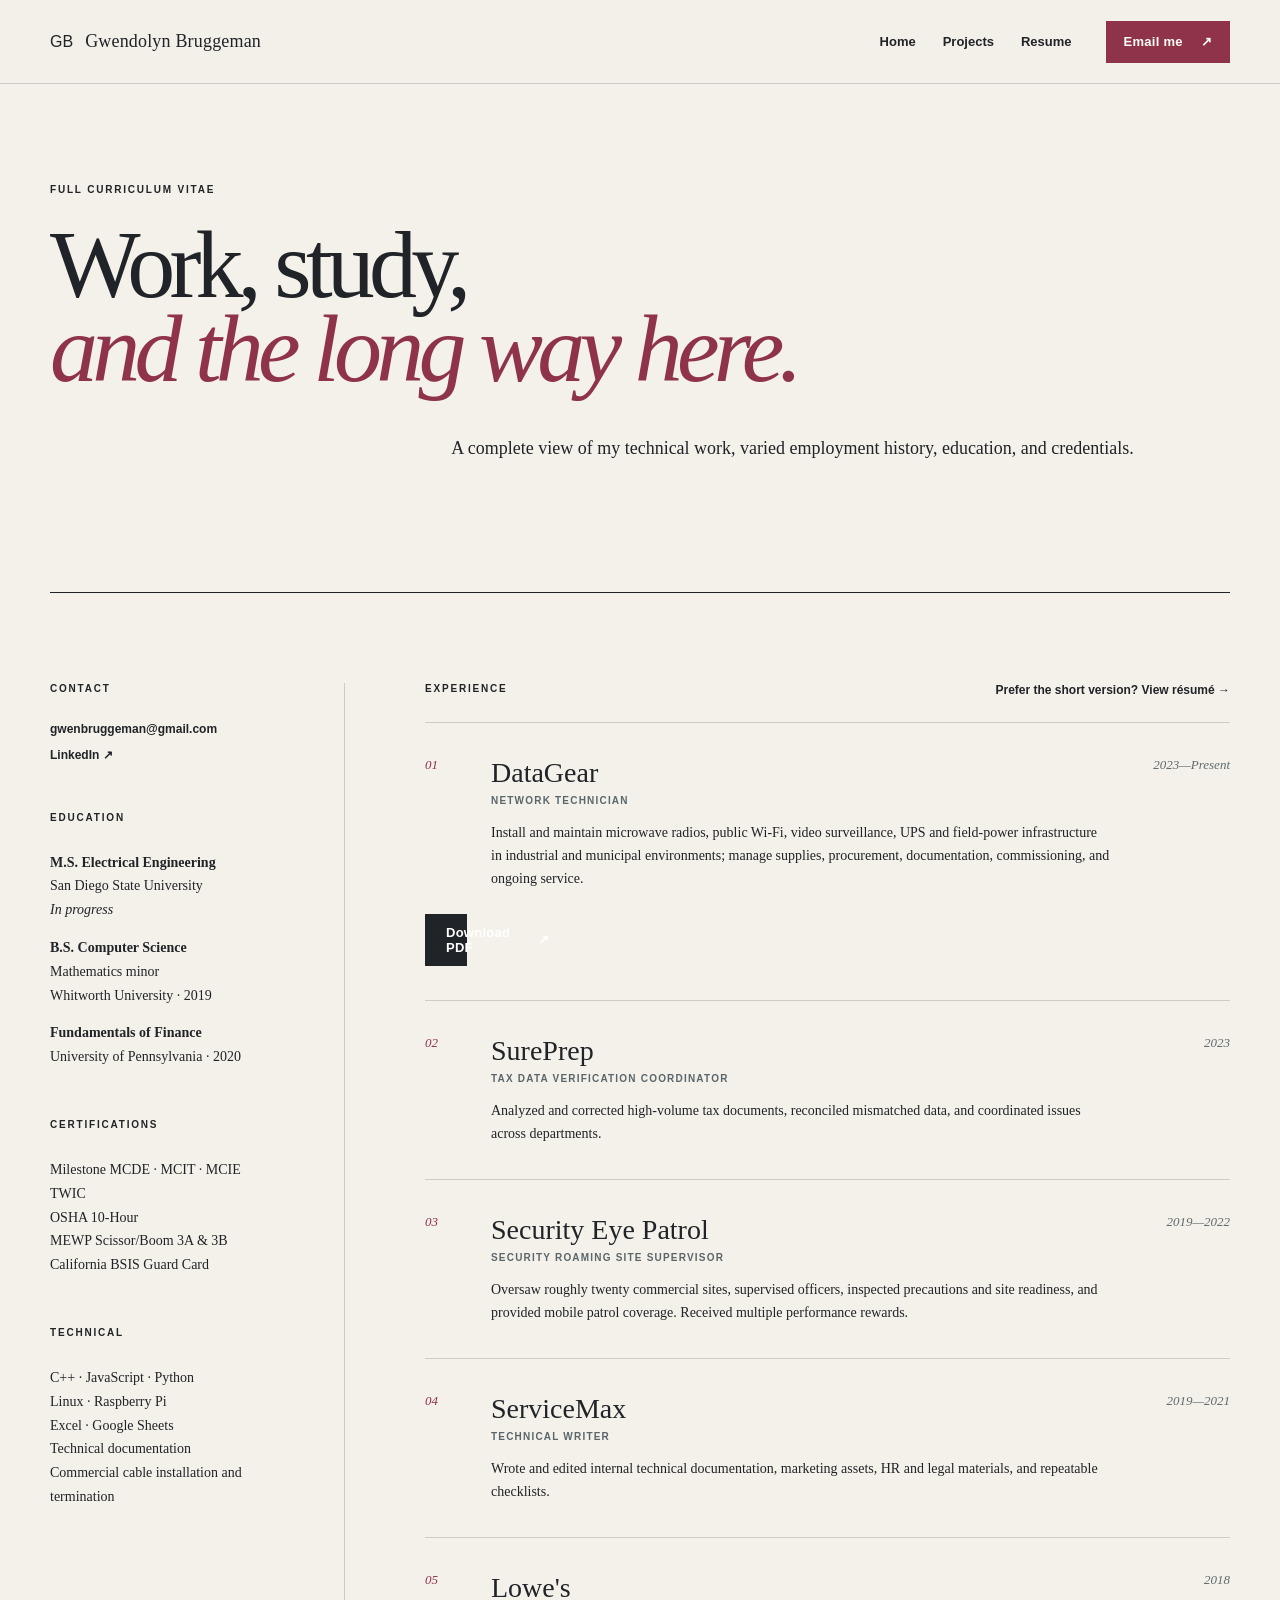
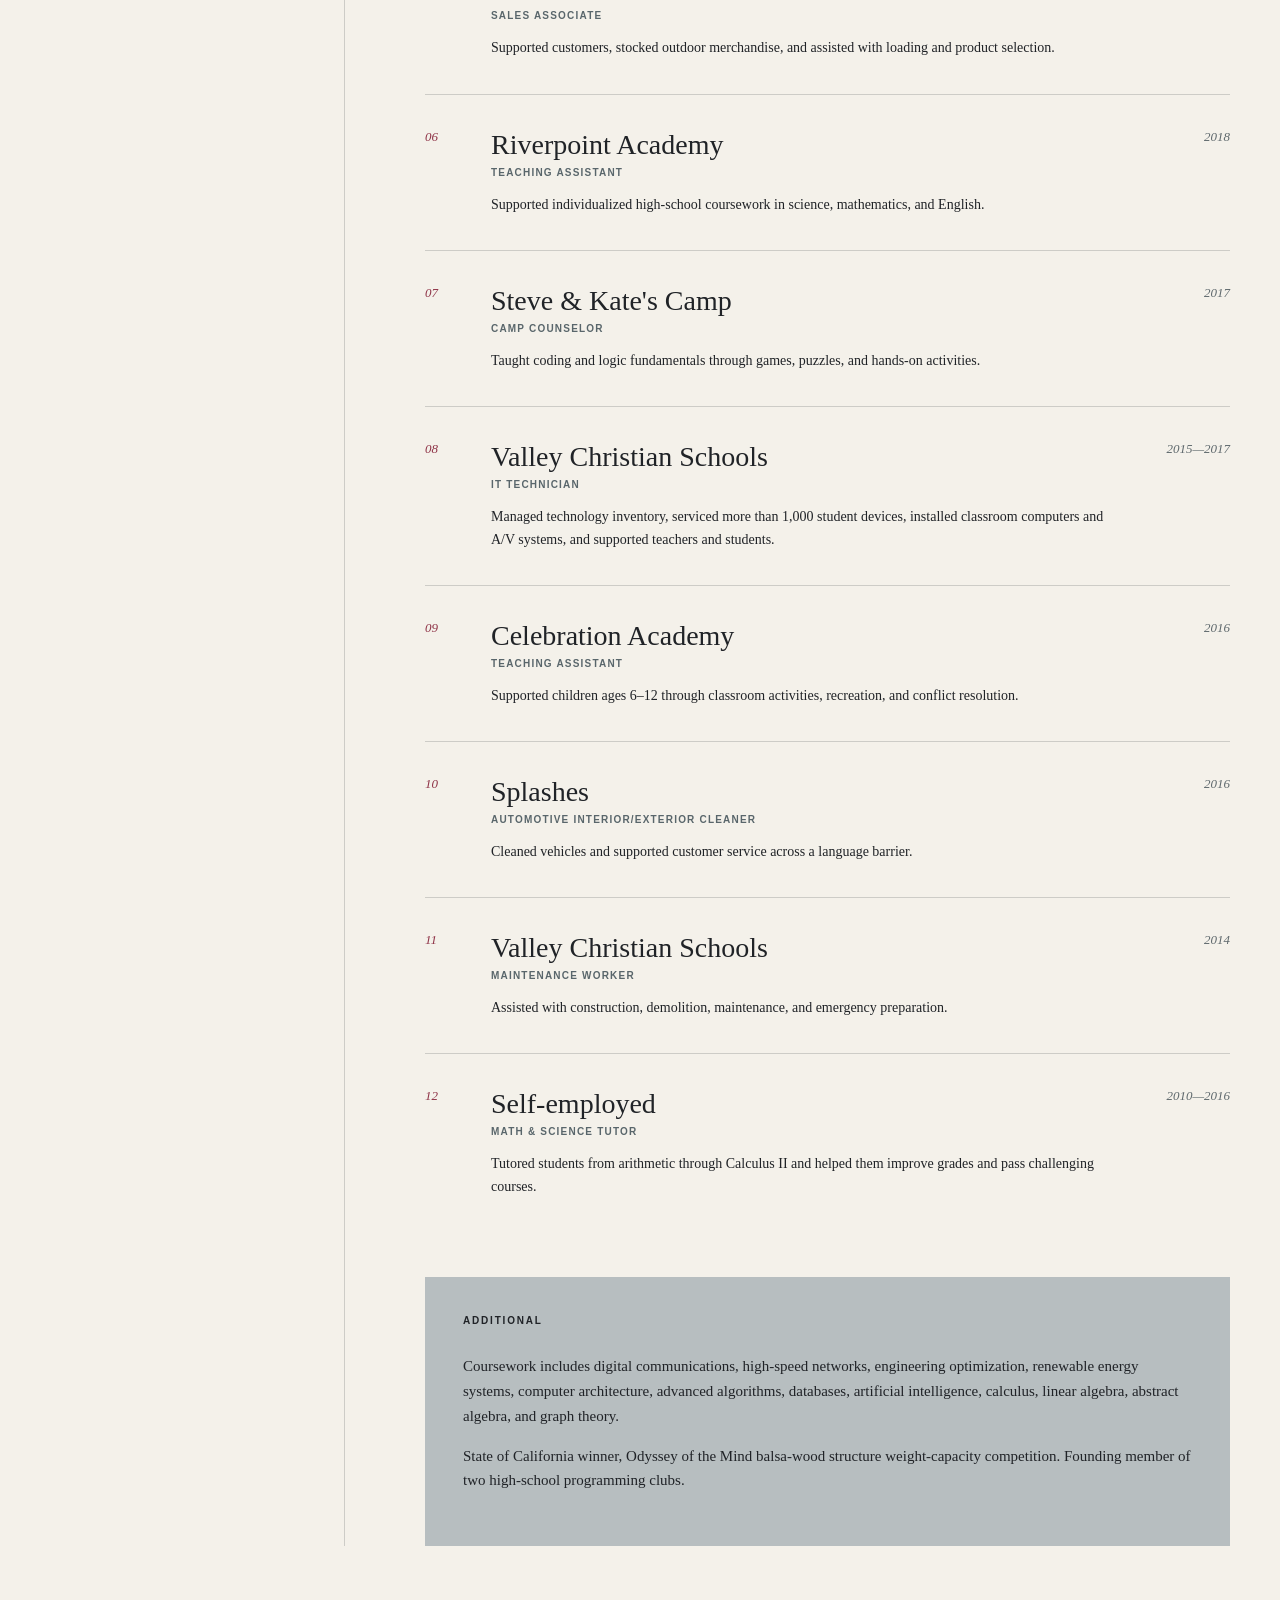
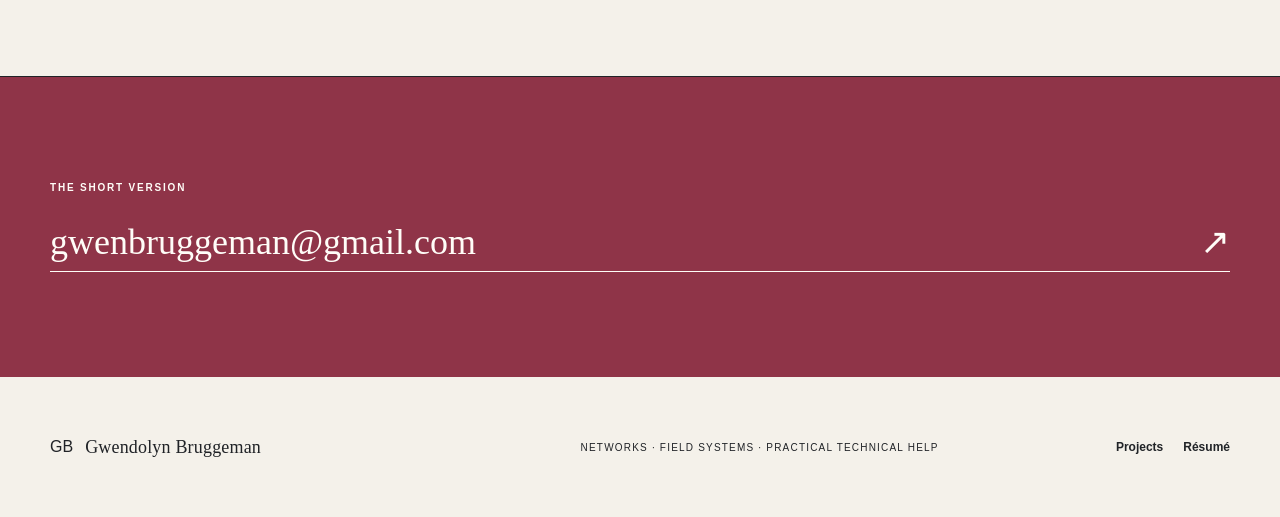
==== commit 8046d74d: "Update index.html adding temporary button" ====
--- a/cv/index.html
+++ b/cv/index.html
@@ -3,7 +3,7 @@
 <section class="page-hero compact shell"><p class="eyebrow">FULL CURRICULUM VITAE</p><h1>Work, study,<br><em>and the long way here.</em></h1><p>A complete view of my technical work, varied employment history, education, and credentials.</p></section>
 <section class="cv-layout shell"><aside><div><p class="eyebrow">CONTACT</p><a href="mailto:gwenbruggeman@gmail.com">gwenbruggeman@gmail.com</a><a href="https://www.linkedin.com/in/gwenbruggeman/">LinkedIn ↗</a></div><div><p class="eyebrow">EDUCATION</p><p><b>M.S. Electrical Engineering</b><br>San Diego State University<br><i>In progress</i></p><p><b>B.S. Computer Science</b><br>Mathematics minor<br>Whitworth University · 2019</p><p><b>Fundamentals of Finance</b><br>University of Pennsylvania · 2020</p></div><div><p class="eyebrow">CERTIFICATIONS</p><p>Milestone MCDE · MCIT · MCIE<br>TWIC<br>OSHA 10-Hour<br>MEWP Scissor/Boom 3A &amp; 3B<br>California BSIS Guard Card</p></div><div><p class="eyebrow">TECHNICAL</p><p>C++ · JavaScript · Python<br>Linux · Raspberry Pi<br>Excel · Google Sheets<br>Technical documentation<br>Commercial cable installation and termination</p></div></aside>
 <div class="cv-main"><div class="cv-heading"><p class="eyebrow">EXPERIENCE</p><a href="../resume/">Prefer the short version? View résumé →</a></div>
-<article class="cv-item"><span>01</span><div><h2>DataGear</h2><h3>Network Technician</h3><p>Install and maintain microwave radios, public Wi-Fi, video surveillance, UPS and field-power infrastructure in industrial and municipal environments; manage supplies, procurement, documentation, commissioning, and ongoing service.</p></div><time>2023—Present</time></article>
+<article class="cv-item"><span>01</span><div><h2>DataGear</h2><h3>Network Technician</h3><p>Install and maintain microwave radios, public Wi-Fi, video surveillance, UPS and field-power infrastructure in industrial and municipal environments; manage supplies, procurement, documentation, commissioning, and ongoing service.</p></div><time>2023—Present</time><a class="button dark" href="https://drive.google.com/file/d/1PhiDHSUoxgNfGxkMwzaNH-T-z_niQ8UP/view?usp=sharing">Download PDF <span>↗</span></a></article>
 <article class="cv-item"><span>02</span><div><h2>SurePrep</h2><h3>Tax Data Verification Coordinator</h3><p>Analyzed and corrected high-volume tax documents, reconciled mismatched data, and coordinated issues across departments.</p></div><time>2023</time></article>
 <article class="cv-item"><span>03</span><div><h2>Security Eye Patrol</h2><h3>Security Roaming Site Supervisor</h3><p>Oversaw roughly twenty commercial sites, supervised officers, inspected precautions and site readiness, and provided mobile patrol coverage. Received multiple performance rewards.</p></div><time>2019—2022</time></article>
 <article class="cv-item"><span>04</span><div><h2>ServiceMax</h2><h3>Technical Writer</h3><p>Wrote and edited internal technical documentation, marketing assets, HR and legal materials, and repeatable checklists.</p></div><time>2019—2021</time></article>
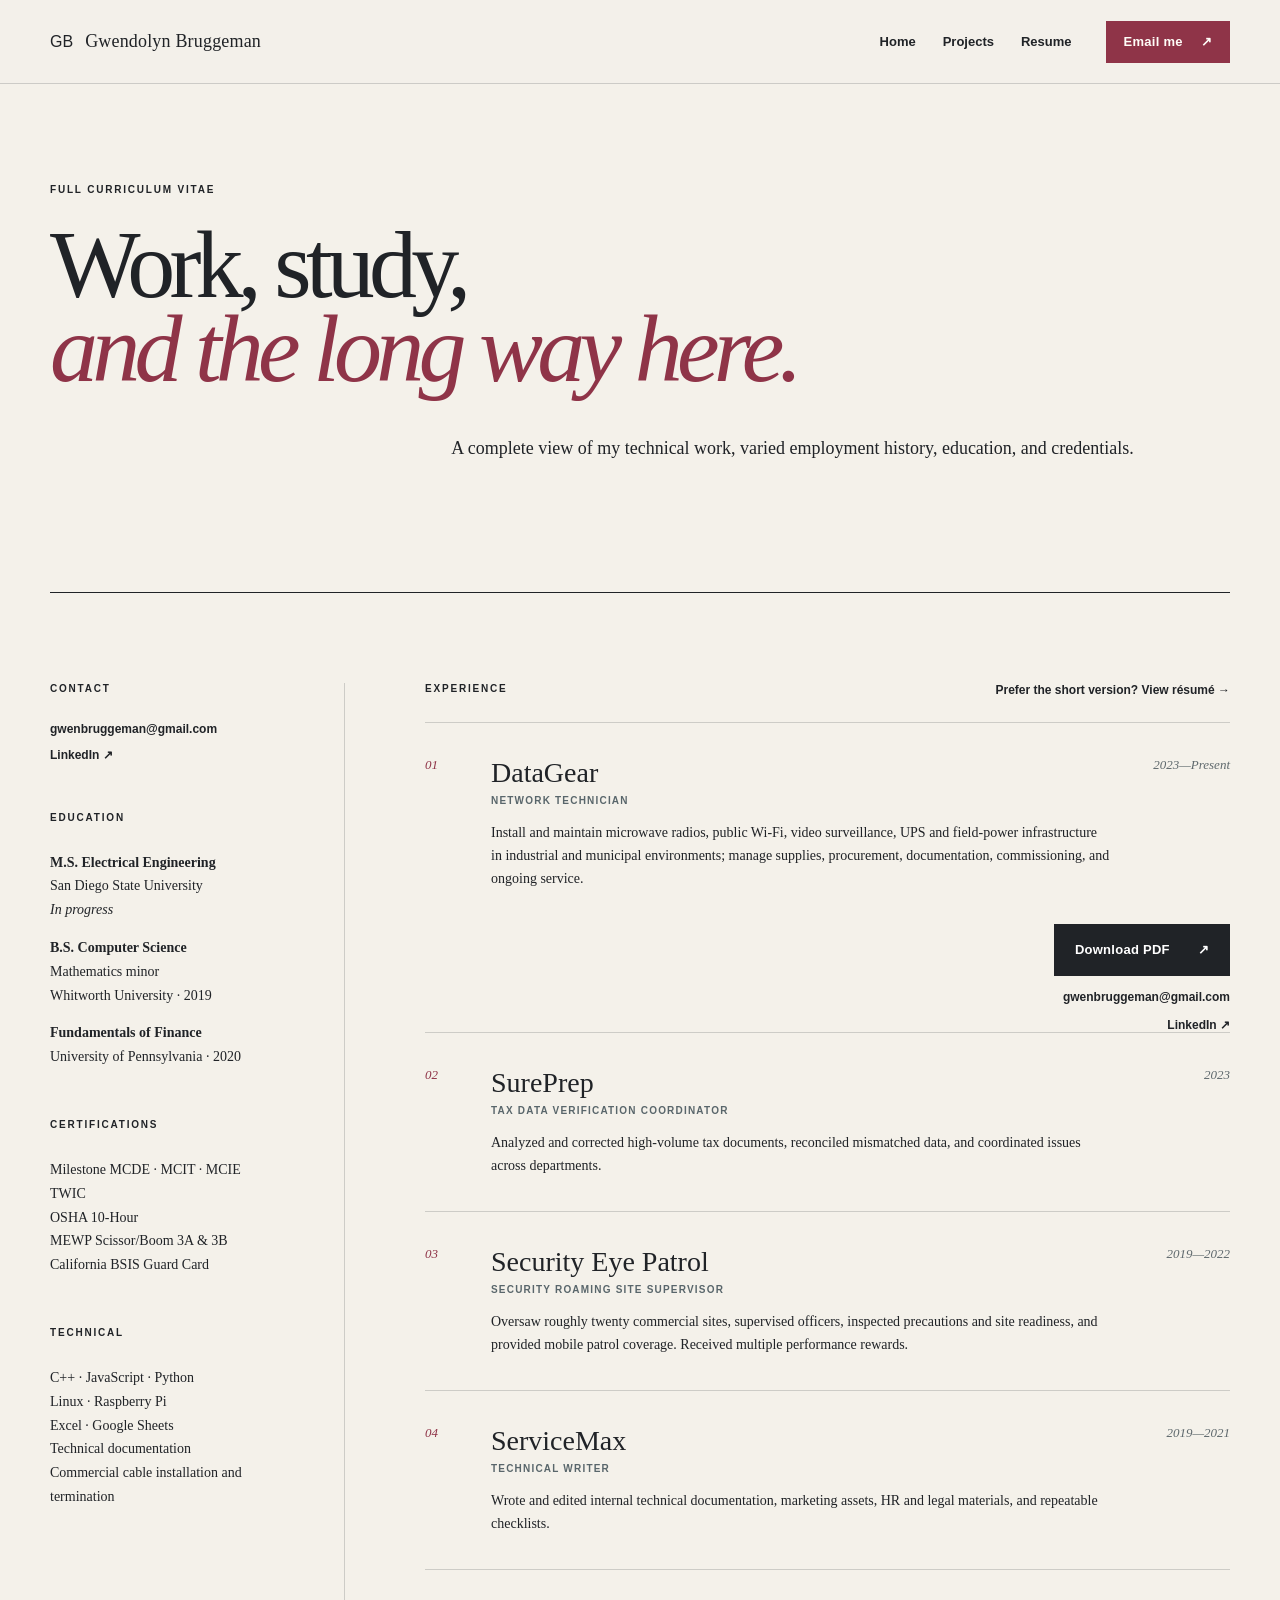
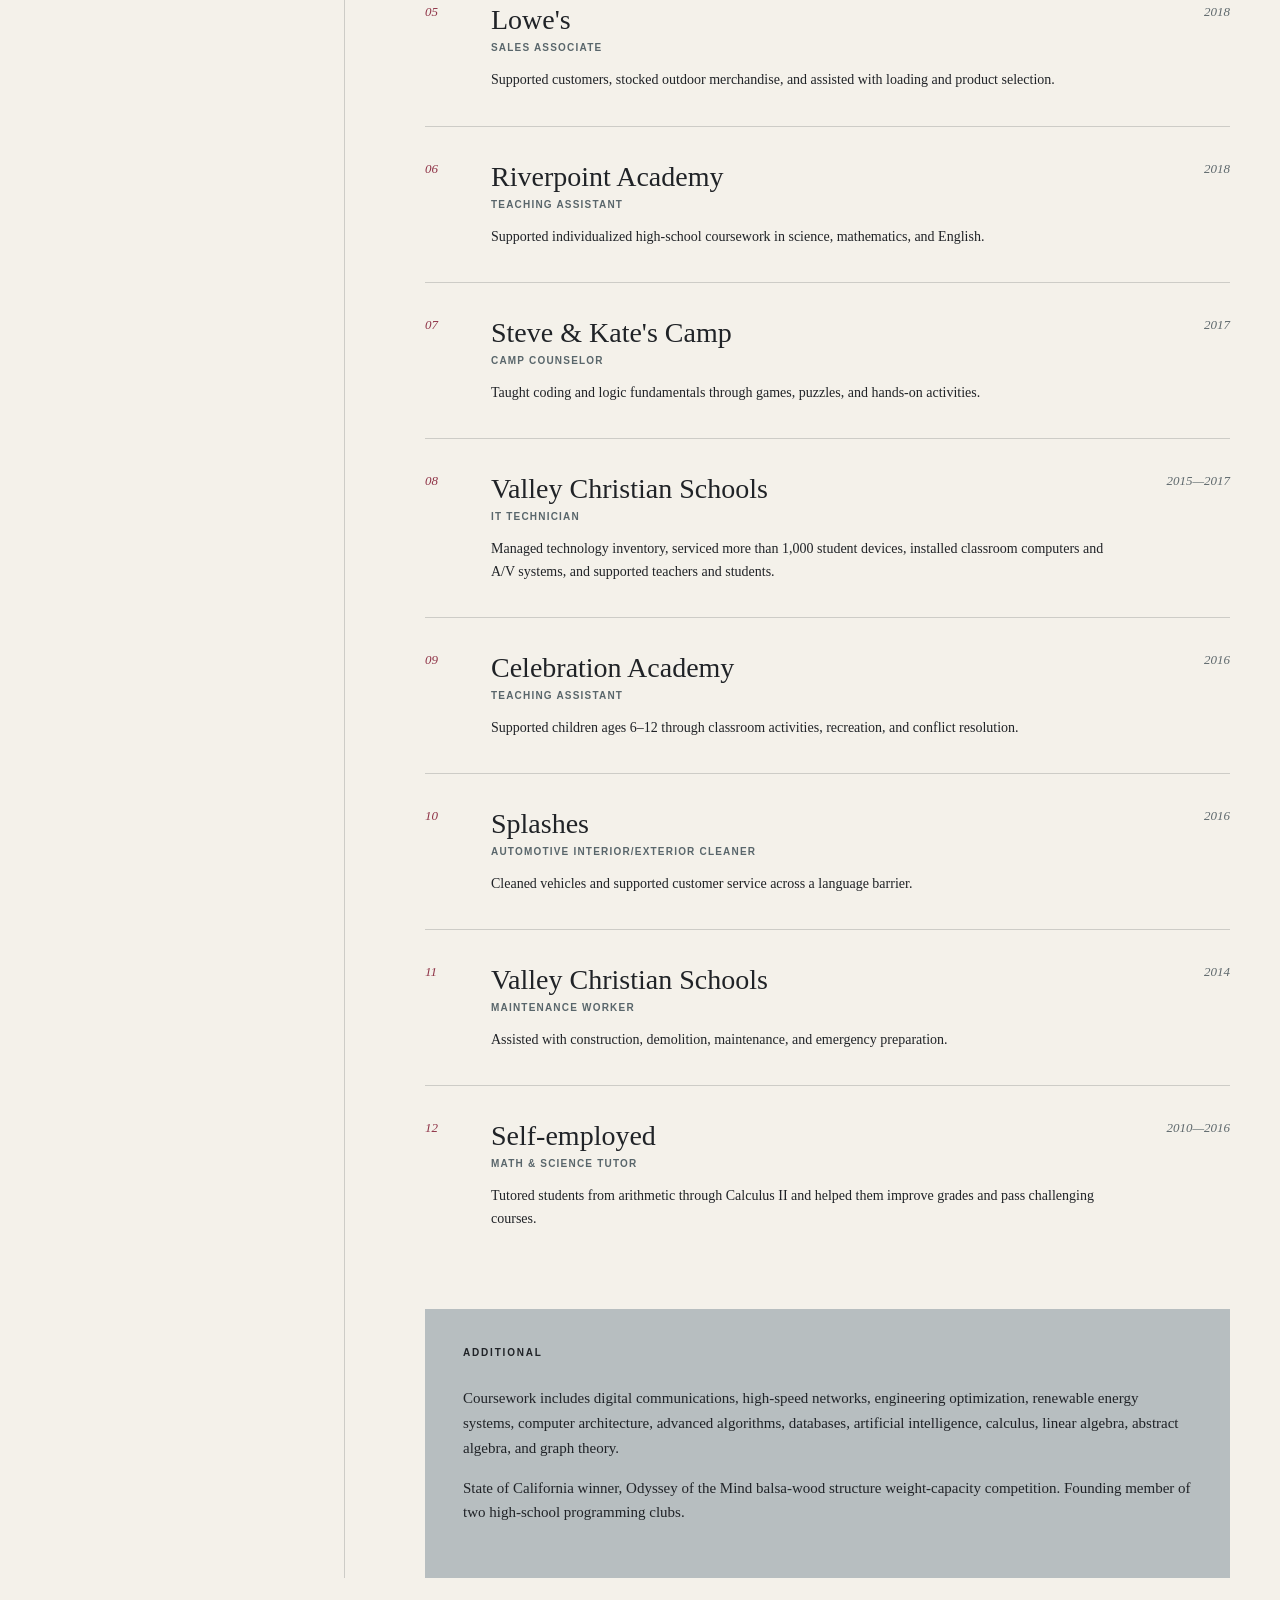
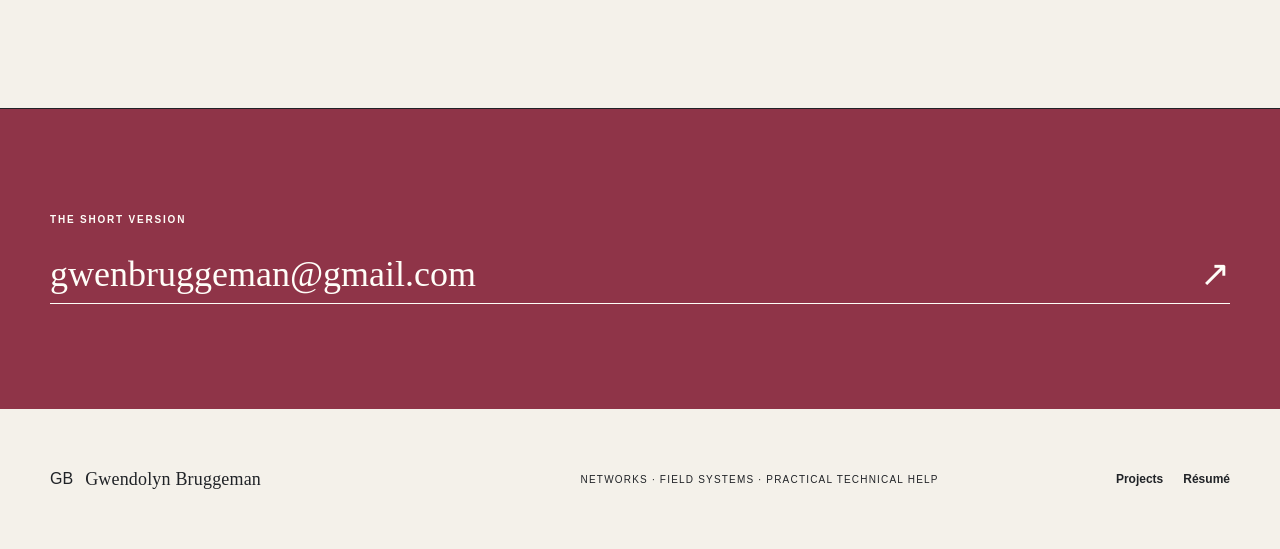
==== commit 52696bfc: "Update index.html trying new button" ====
--- a/cv/index.html
+++ b/cv/index.html
@@ -3,7 +3,19 @@
 <section class="page-hero compact shell"><p class="eyebrow">FULL CURRICULUM VITAE</p><h1>Work, study,<br><em>and the long way here.</em></h1><p>A complete view of my technical work, varied employment history, education, and credentials.</p></section>
 <section class="cv-layout shell"><aside><div><p class="eyebrow">CONTACT</p><a href="mailto:gwenbruggeman@gmail.com">gwenbruggeman@gmail.com</a><a href="https://www.linkedin.com/in/gwenbruggeman/">LinkedIn ↗</a></div><div><p class="eyebrow">EDUCATION</p><p><b>M.S. Electrical Engineering</b><br>San Diego State University<br><i>In progress</i></p><p><b>B.S. Computer Science</b><br>Mathematics minor<br>Whitworth University · 2019</p><p><b>Fundamentals of Finance</b><br>University of Pennsylvania · 2020</p></div><div><p class="eyebrow">CERTIFICATIONS</p><p>Milestone MCDE · MCIT · MCIE<br>TWIC<br>OSHA 10-Hour<br>MEWP Scissor/Boom 3A &amp; 3B<br>California BSIS Guard Card</p></div><div><p class="eyebrow">TECHNICAL</p><p>C++ · JavaScript · Python<br>Linux · Raspberry Pi<br>Excel · Google Sheets<br>Technical documentation<br>Commercial cable installation and termination</p></div></aside>
 <div class="cv-main"><div class="cv-heading"><p class="eyebrow">EXPERIENCE</p><a href="../resume/">Prefer the short version? View résumé →</a></div>
-<article class="cv-item"><span>01</span><div><h2>DataGear</h2><h3>Network Technician</h3><p>Install and maintain microwave radios, public Wi-Fi, video surveillance, UPS and field-power infrastructure in industrial and municipal environments; manage supplies, procurement, documentation, commissioning, and ongoing service.</p></div><time>2023—Present</time><a class="button dark" href="https://drive.google.com/file/d/1PhiDHSUoxgNfGxkMwzaNH-T-z_niQ8UP/view?usp=sharing">Download PDF <span>↗</span></a></article>
+<article class="cv-item"><span>01</span><div><h2>DataGear</h2><h3>Network Technician</h3><p>Install and maintain microwave radios, public Wi-Fi, video surveillance, UPS and field-power infrastructure in industrial and municipal environments; manage supplies, procurement, documentation, commissioning, and ongoing service.</p></div><time>2023—Present</time></article>
+
+          <div class="resume-actions">
+            <a class="button dark" href="https://drive.google.com/file/d/1PhiDHSUoxgNfGxkMwzaNH-T-z_niQ8UP/view?usp=sharing">
+              Download PDF <span>↗</span>
+            </a>
+            <a href="mailto:gwenbruggeman@gmail.com">
+              gwenbruggeman@gmail.com
+            </a>
+            <a href="https://www.linkedin.com/in/gwenbruggeman/">
+              LinkedIn ↗</a>
+          </div>
+  
 <article class="cv-item"><span>02</span><div><h2>SurePrep</h2><h3>Tax Data Verification Coordinator</h3><p>Analyzed and corrected high-volume tax documents, reconciled mismatched data, and coordinated issues across departments.</p></div><time>2023</time></article>
 <article class="cv-item"><span>03</span><div><h2>Security Eye Patrol</h2><h3>Security Roaming Site Supervisor</h3><p>Oversaw roughly twenty commercial sites, supervised officers, inspected precautions and site readiness, and provided mobile patrol coverage. Received multiple performance rewards.</p></div><time>2019—2022</time></article>
 <article class="cv-item"><span>04</span><div><h2>ServiceMax</h2><h3>Technical Writer</h3><p>Wrote and edited internal technical documentation, marketing assets, HR and legal materials, and repeatable checklists.</p></div><time>2019—2021</time></article>
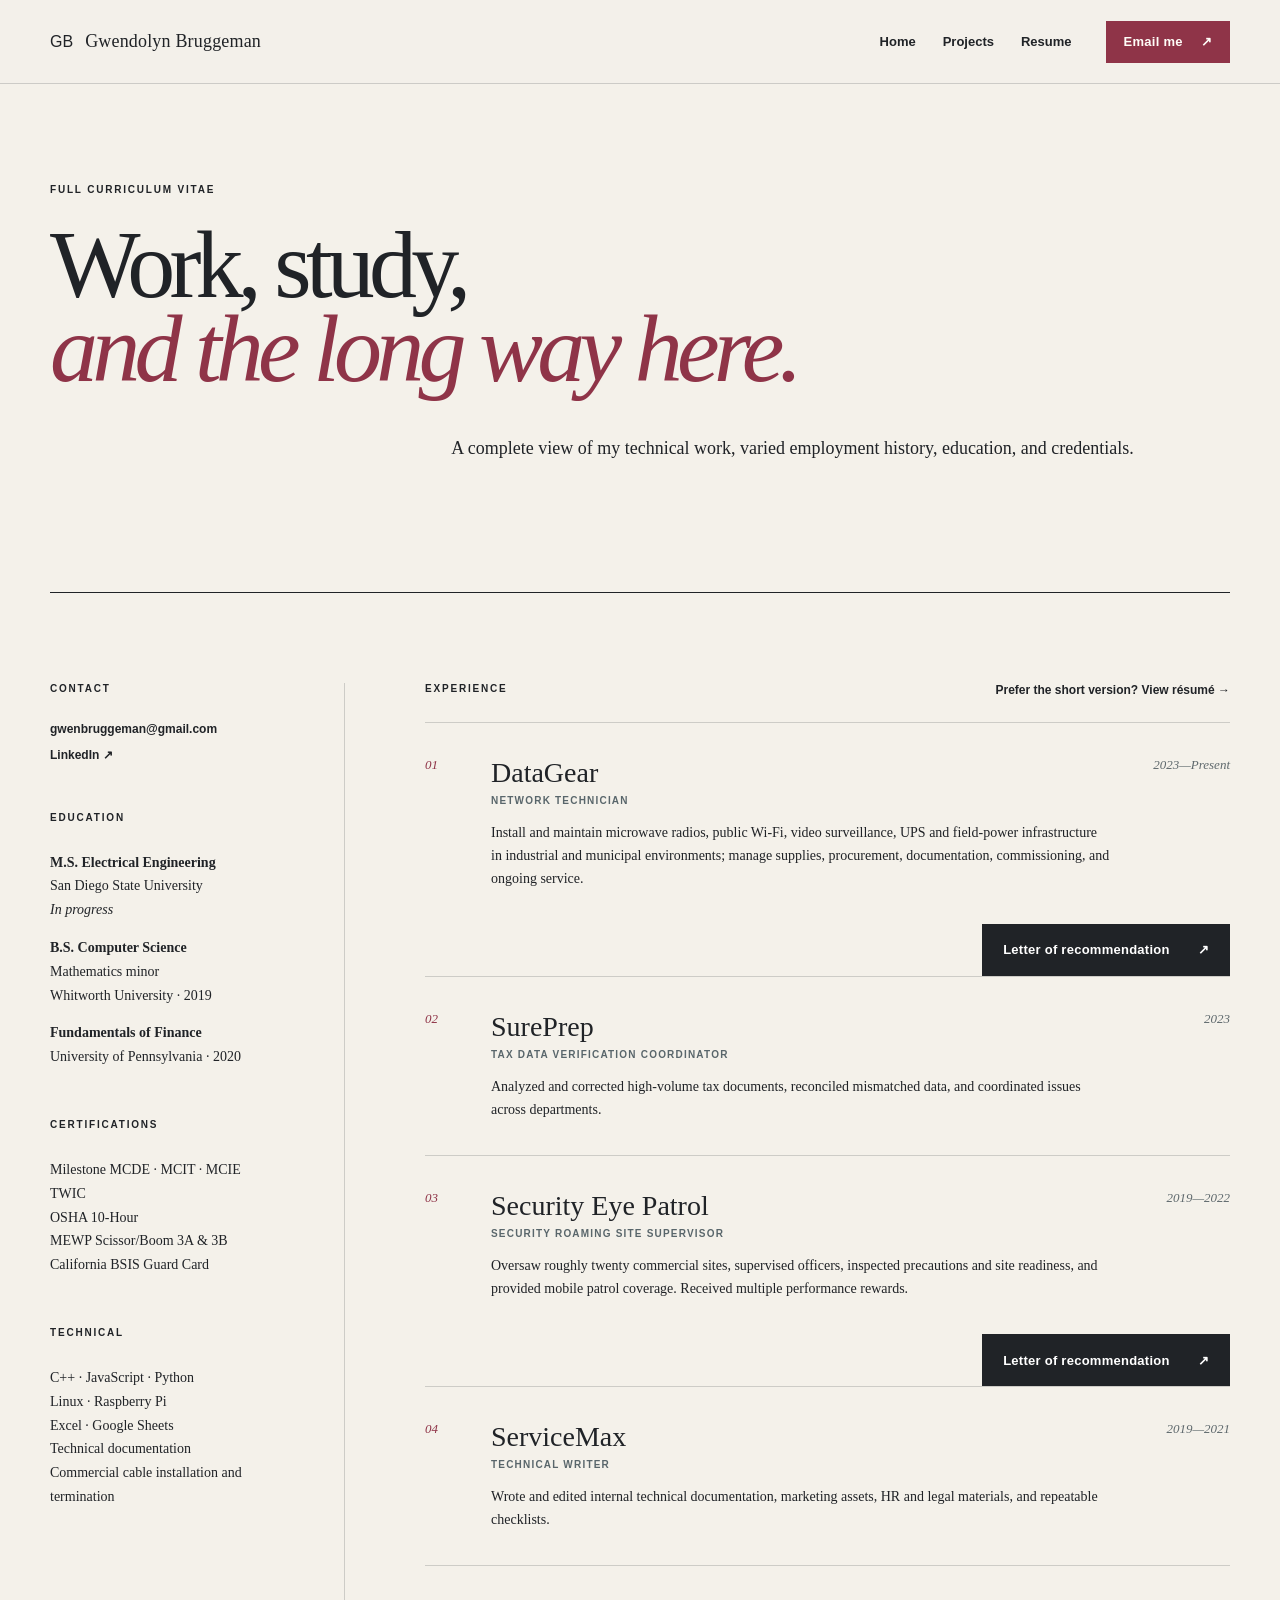
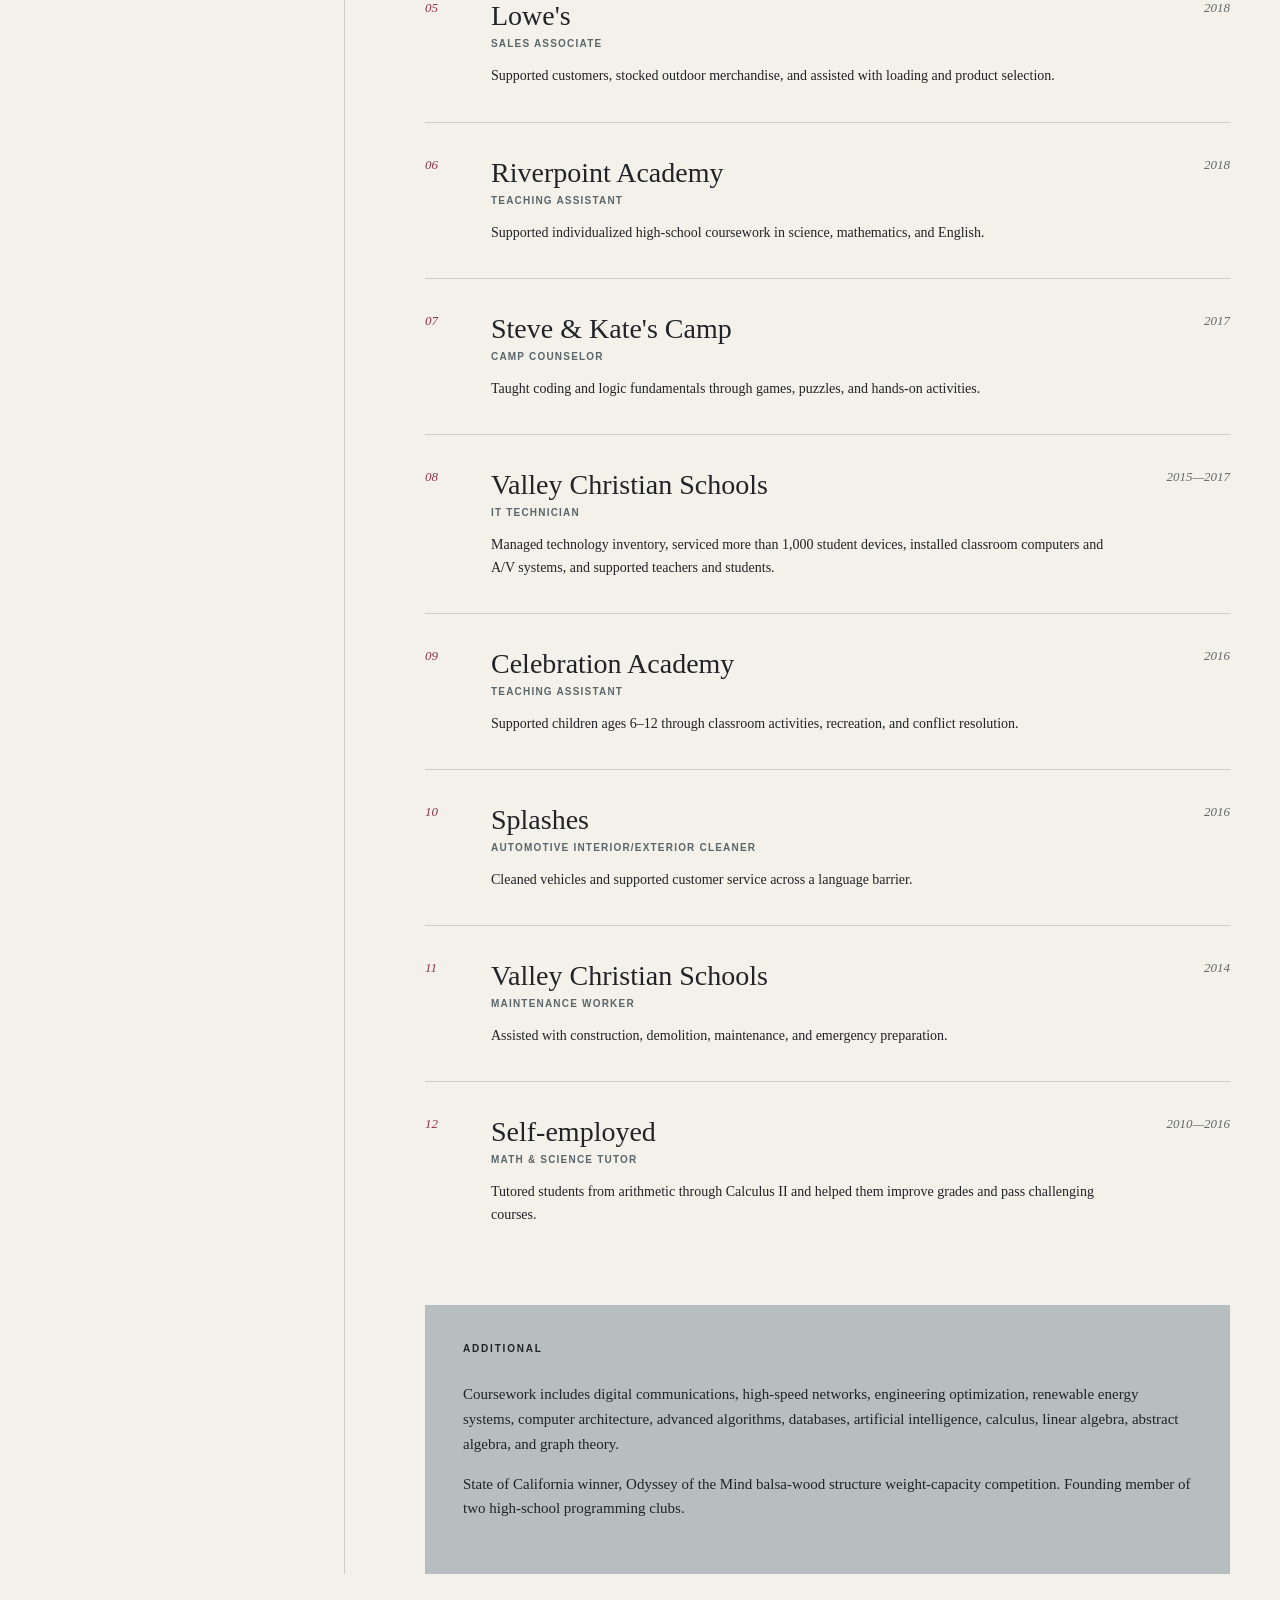
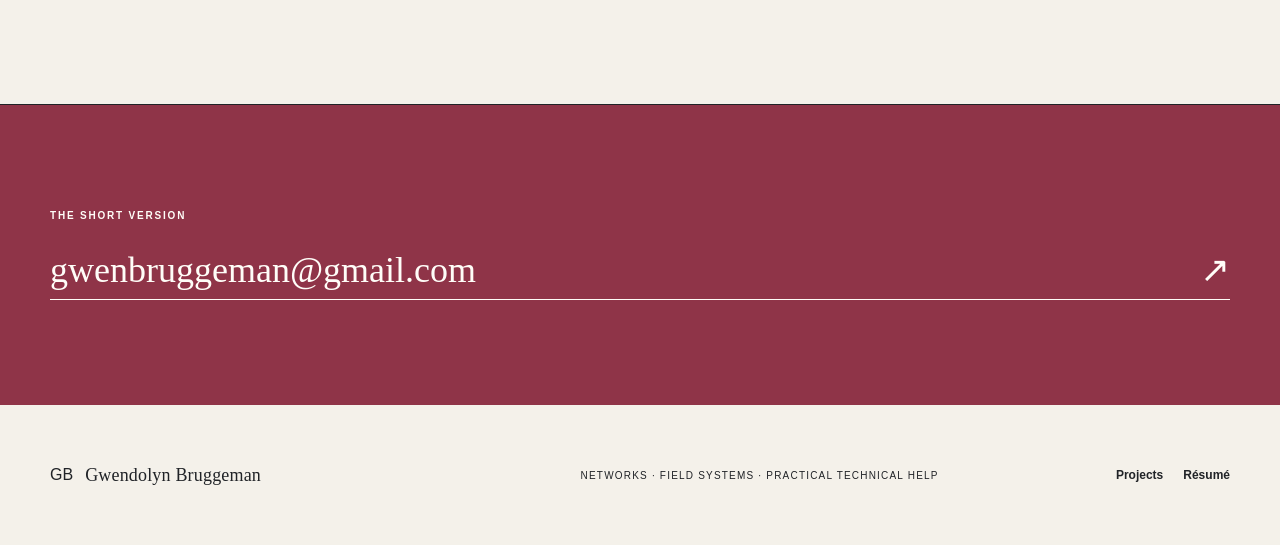
==== commit 6fabe4ee: "Update index.html Added letters of recommendation  to CV" ====
--- a/cv/index.html
+++ b/cv/index.html
@@ -6,18 +6,20 @@
 <article class="cv-item"><span>01</span><div><h2>DataGear</h2><h3>Network Technician</h3><p>Install and maintain microwave radios, public Wi-Fi, video surveillance, UPS and field-power infrastructure in industrial and municipal environments; manage supplies, procurement, documentation, commissioning, and ongoing service.</p></div><time>2023—Present</time></article>
 
           <div class="resume-actions">
-            <a class="button dark" href="https://drive.google.com/file/d/1PhiDHSUoxgNfGxkMwzaNH-T-z_niQ8UP/view?usp=sharing">
-              Download PDF <span>↗</span>
+            <a class="button dark" href="https://drive.google.com/file/d/1MuWiSvl_ePRjdI3Zf-L9p-N91I-PgohU/view?usp=sharing">
+              Letter of recommendation <span>↗</span>
             </a>
-            <a href="mailto:gwenbruggeman@gmail.com">
-              gwenbruggeman@gmail.com
-            </a>
-            <a href="https://www.linkedin.com/in/gwenbruggeman/">
-              LinkedIn ↗</a>
           </div>
   
 <article class="cv-item"><span>02</span><div><h2>SurePrep</h2><h3>Tax Data Verification Coordinator</h3><p>Analyzed and corrected high-volume tax documents, reconciled mismatched data, and coordinated issues across departments.</p></div><time>2023</time></article>
 <article class="cv-item"><span>03</span><div><h2>Security Eye Patrol</h2><h3>Security Roaming Site Supervisor</h3><p>Oversaw roughly twenty commercial sites, supervised officers, inspected precautions and site readiness, and provided mobile patrol coverage. Received multiple performance rewards.</p></div><time>2019—2022</time></article>
+
+          <div class="resume-actions">
+            <a class="button dark" href="https://photos.app.goo.gl/X1Ebb9VYkem2J1ar5">
+              Letter of recommendation <span>↗</span>
+            </a>
+          </div>
+          
 <article class="cv-item"><span>04</span><div><h2>ServiceMax</h2><h3>Technical Writer</h3><p>Wrote and edited internal technical documentation, marketing assets, HR and legal materials, and repeatable checklists.</p></div><time>2019—2021</time></article>
 <article class="cv-item"><span>05</span><div><h2>Lowe&apos;s</h2><h3>Sales Associate</h3><p>Supported customers, stocked outdoor merchandise, and assisted with loading and product selection.</p></div><time>2018</time></article>
 <article class="cv-item"><span>06</span><div><h2>Riverpoint Academy</h2><h3>Teaching Assistant</h3><p>Supported individualized high-school coursework in science, mathematics, and English.</p></div><time>2018</time></article>
